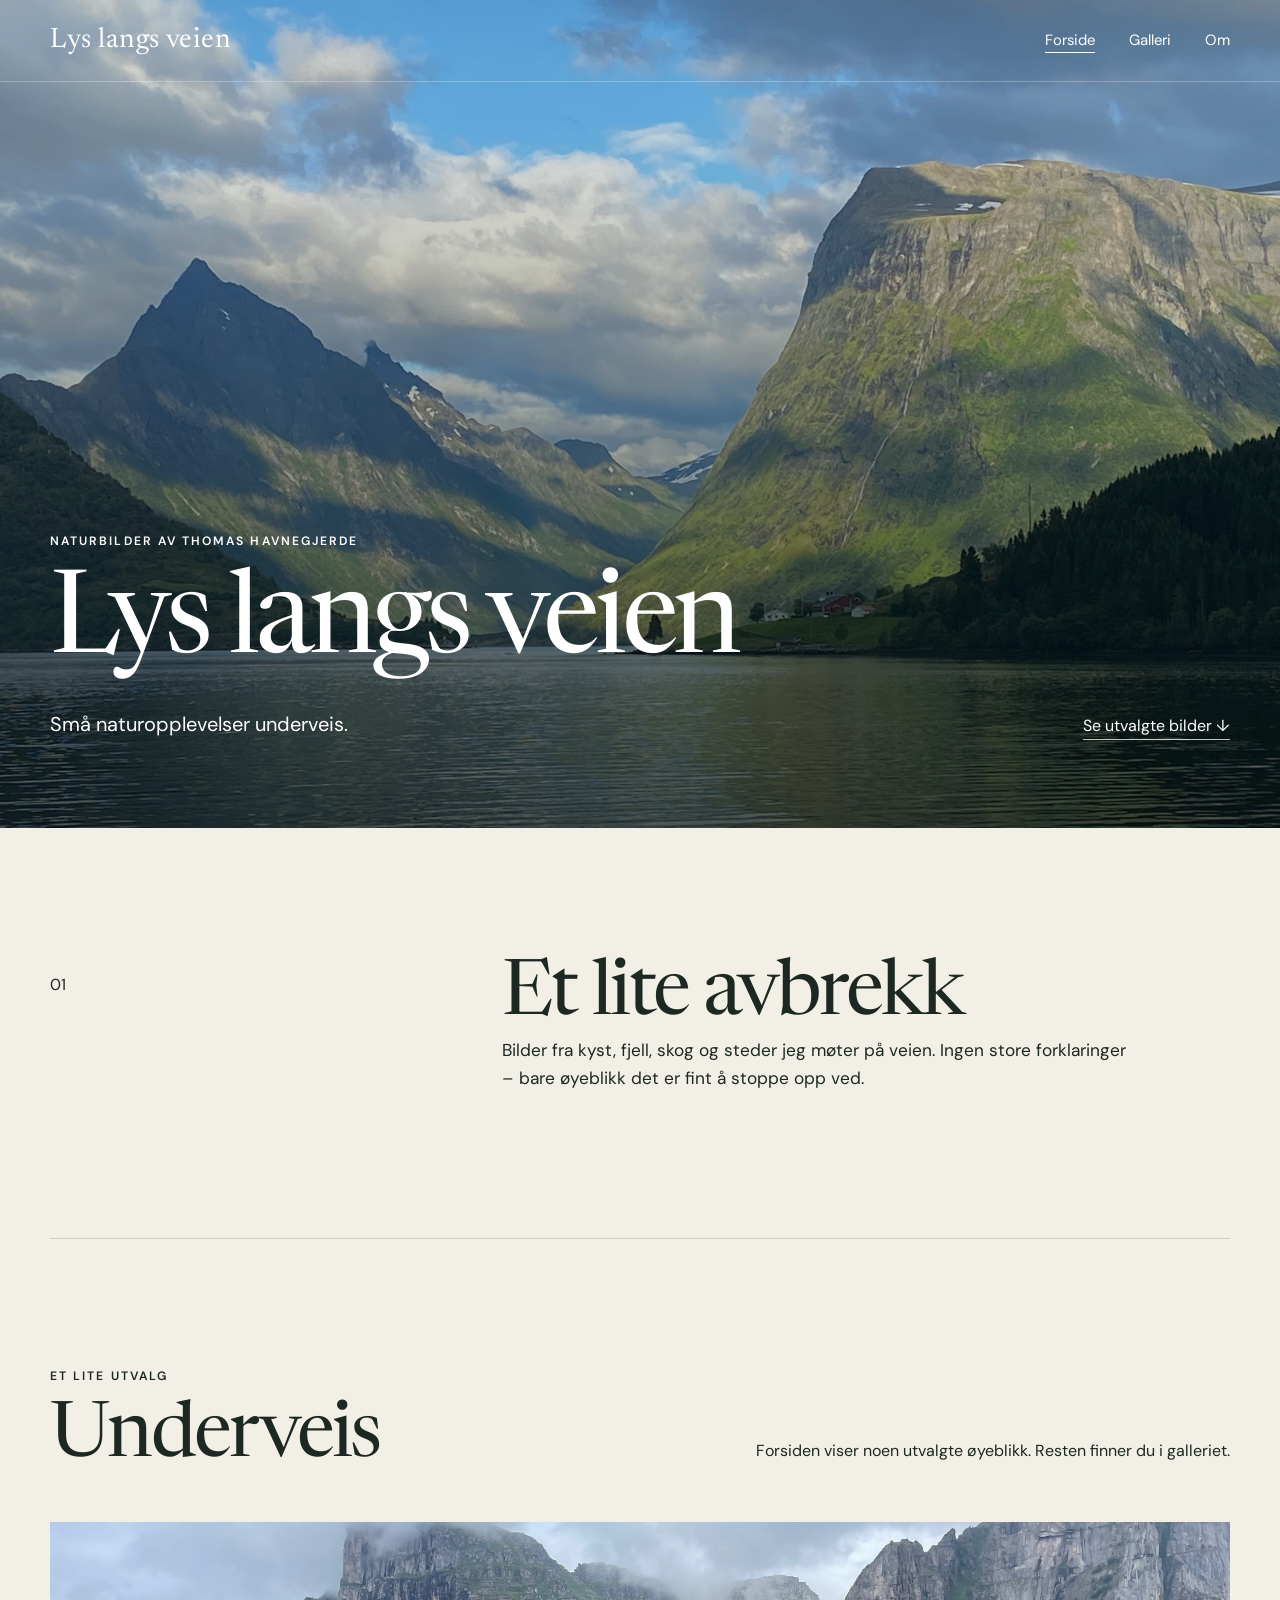
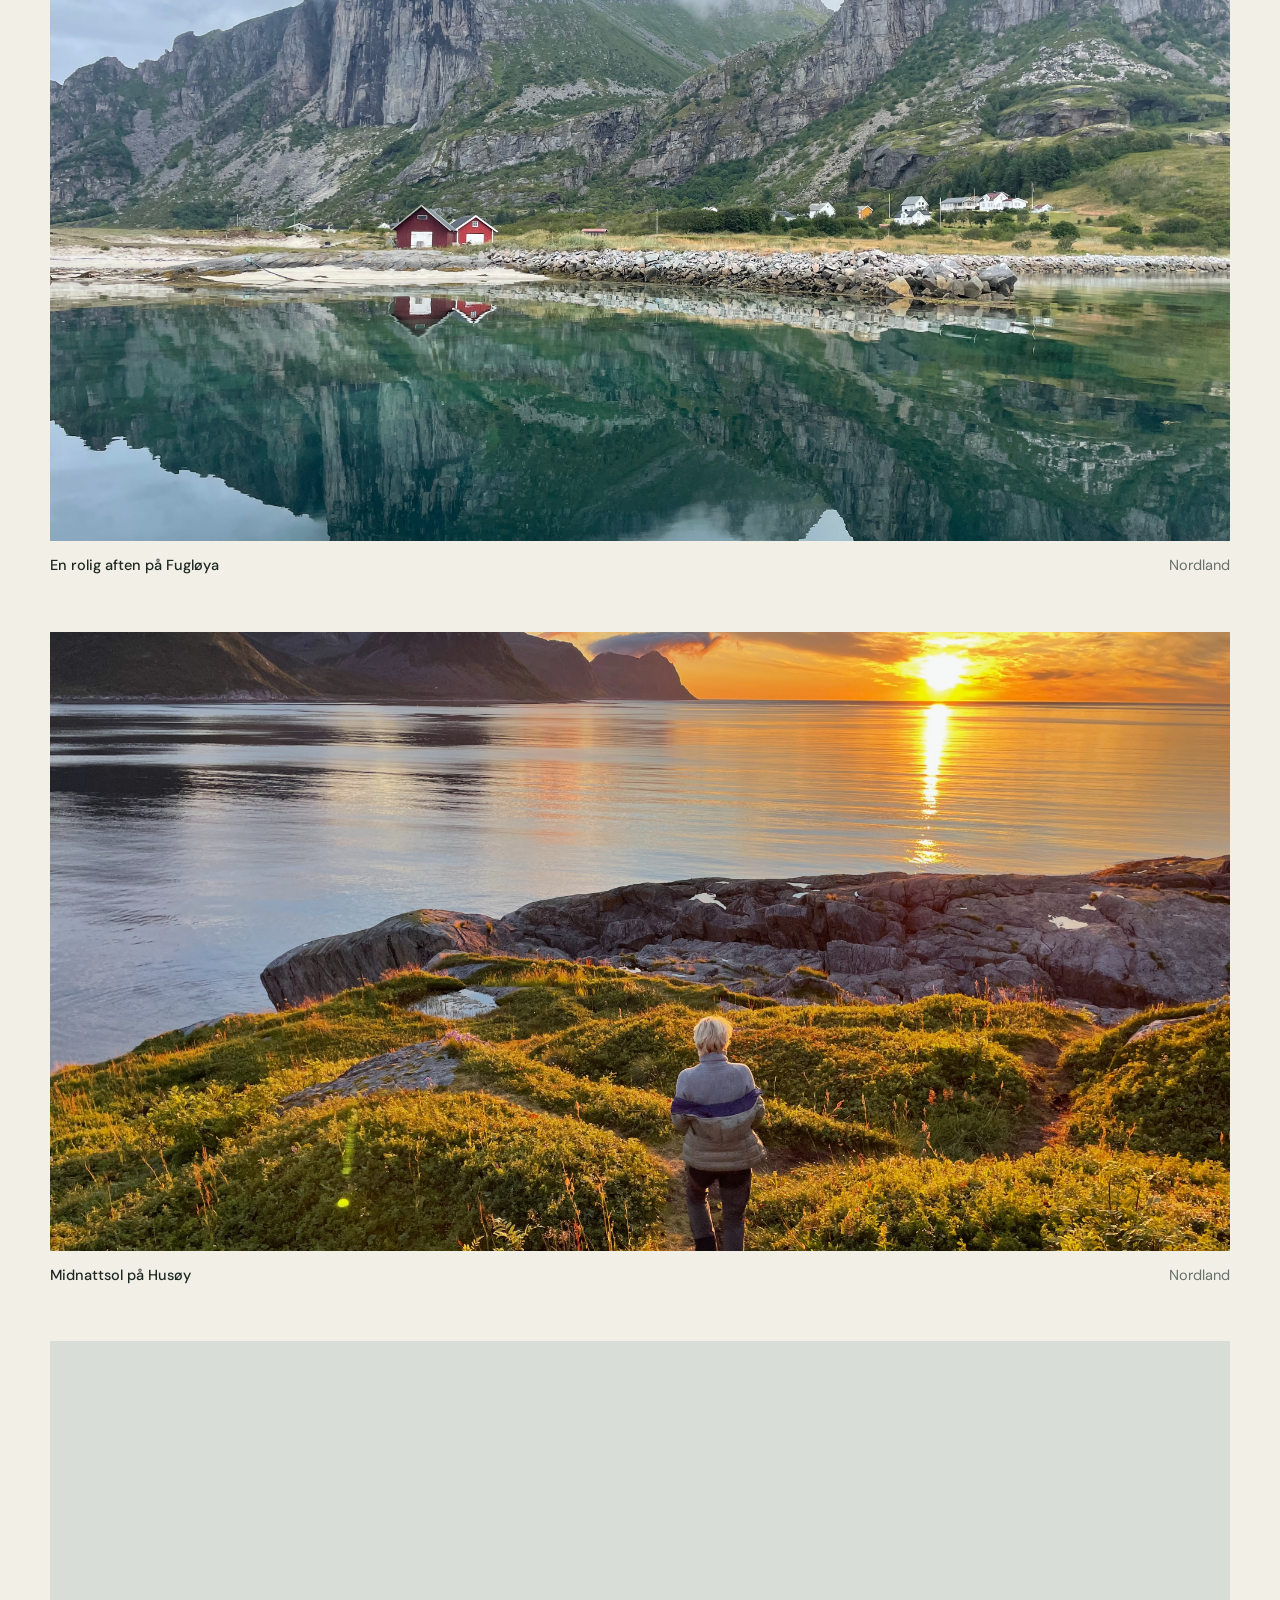
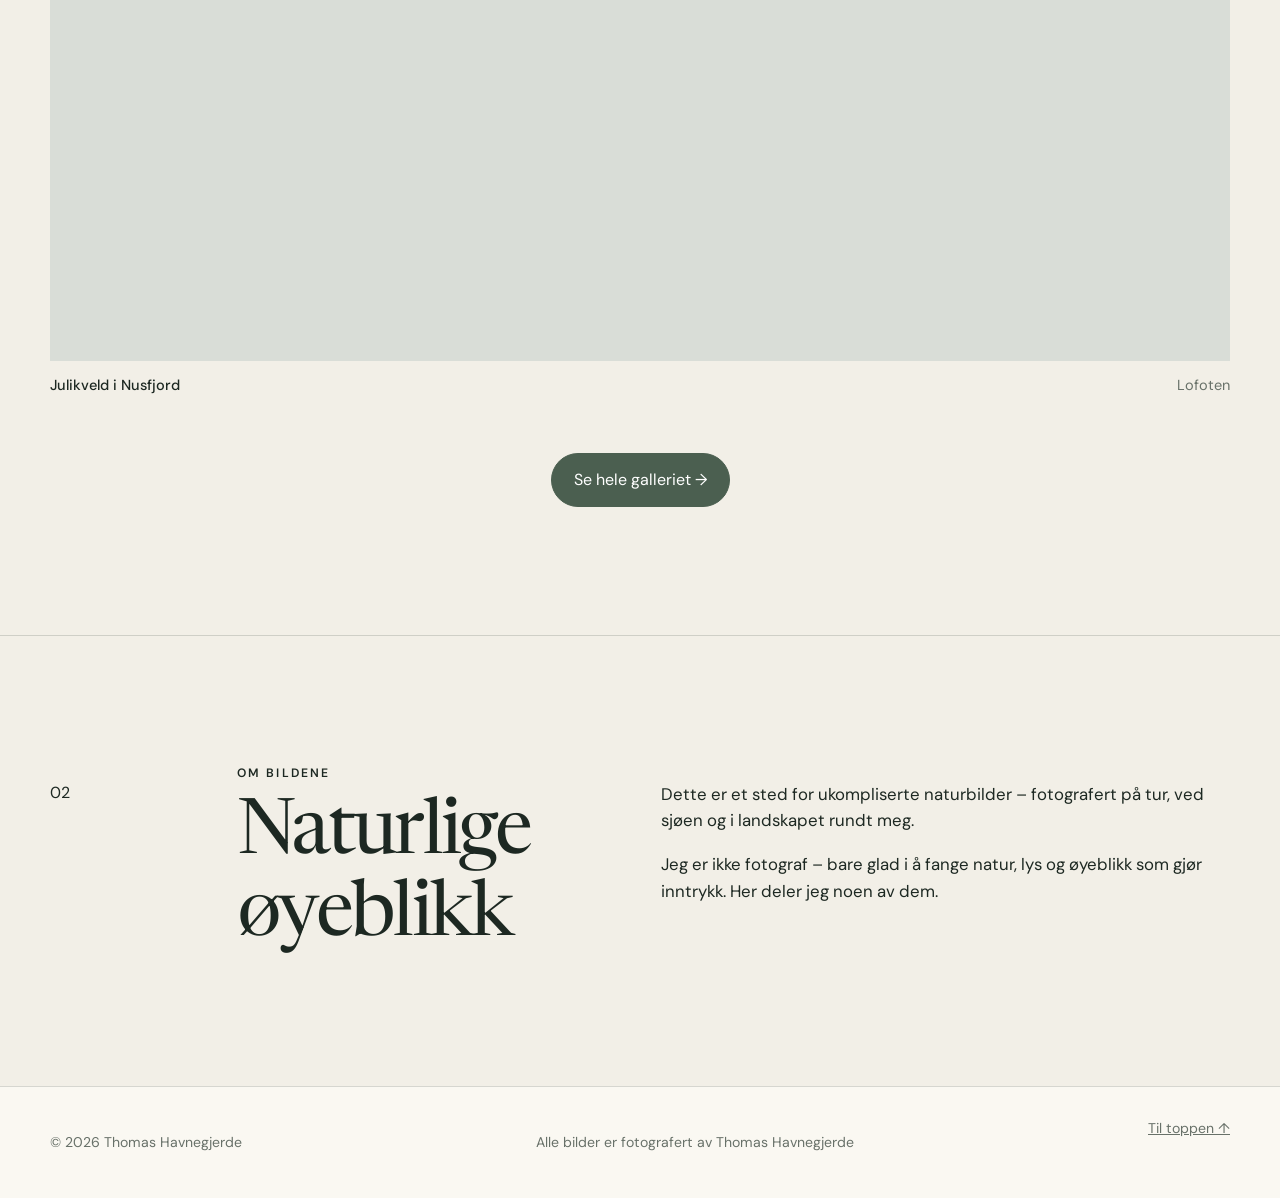
==== index.html @ ce108fc1 "Apply streamlined gallery styles" ====
<!doctype html>
<html lang="no">
  <head>
    <meta charset="UTF-8" />
    <meta name="viewport" content="width=device-width, initial-scale=1.0" />

    <meta
      name="description"
      content="Lys langs veien – naturlige øyeblikk fra kyst, fjell og skog, fotografert av Thomas Havnegjerde."
    />

    <title>Lys langs veien | Naturbilder av Thomas Havnegjerde</title>

    <link rel="stylesheet" href="style.css" />
    <link rel="stylesheet" href="gallery-layout.css" />
  </head>

  <body>
    <header class="topbar">
      <a class="logo" href="index.html" aria-label="Gå til forsiden">
        <span class="logo-mark" aria-hidden="true"></span>
        Lys langs veien
      </a>

      <nav aria-label="Hovedmeny">
        <a href="/" aria-current="page">Forside</a>
        <a href="galleri.html">Galleri</a>
        <a href="#om">Om</a>
      </nav>
    </header>

    <main id="topp">
      <section class="hero">
        <img
          src="Forside.jpeg"
          alt="Naturmotiv fotografert av Thomas Havnegjerde"
        />

        <div class="hero-shade"></div>

        <div class="hero-content">
          <p class="eyebrow">Naturbilder av Thomas Havnegjerde</p>
          <h1>Lys langs veien</h1>
          <p class="intro">Små naturopplevelser underveis.</p>
        </div>

        <a class="hero-scroll" href="#utvalgte">
          Se utvalgte bilder ↓
        </a>
      </section>

      <section class="welcome page-width">
        <p class="section-number">01</p>

        <div>
          <h2>Et lite avbrekk</h2>

          <p>
            Bilder fra kyst, fjell, skog og steder jeg møter på veien.
            Ingen store forklaringer – bare øyeblikk det er fint å stoppe
            opp ved.
          </p>
        </div>
      </section>

      <section class="gallery-section page-width" id="utvalgte">
        <div class="section-heading">
          <div>
            <p class="eyebrow dark">Et lite utvalg</p>
            <h2>Underveis</h2>
          </div>

          <p class="gallery-note">
            Forsiden viser noen utvalgte øyeblikk. Resten finner du i
            galleriet.
          </p>
        </div>

        <div
          class="gallery"
          data-gallery
          data-featured-only="true"
        ></div>

        <div class="gallery-cta">
          <a class="button-link" href="/galleri.html">
            Se hele galleriet <span>→</span>
          </a>
        </div>
      </section>

      <section class="about" id="om">
        <div class="page-width about-grid">
          <p class="section-number">02</p>

          <div>
            <p class="eyebrow dark">Om bildene</p>
            <h2>Naturlige øyeblikk</h2>
          </div>

          <div class="about-copy">
            <p>
              Dette er et sted for ukompliserte naturbilder – fotografert
              på tur, ved sjøen og i landskapet rundt meg.
            </p>

            <p>
              Jeg er ikke fotograf – bare glad i å fange natur, lys og
              øyeblikk som gjør inntrykk. Her deler jeg noen av dem.
            </p>
          </div>
        </div>
      </section>
    </main>

    <footer>
      <div class="page-width footer-inner">
        <p>
          © <span data-year></span> Thomas Havnegjerde
        </p>

        <p>
          Alle bilder er fotografert av Thomas Havnegjerde
        </p>

        <a href="#topp">Til toppen ↑</a>
      </div>
    </footer>

    <dialog class="lightbox" aria-label="Større visning av bilde">
      <button
        class="lightbox-close"
        type="button"
        aria-label="Lukk bildevisning"
      >
        ×
      </button>

      <button
        class="lightbox-nav lightbox-prev"
        type="button"
        aria-label="Forrige bilde"
      >
        ←
      </button>

      <div class="lightbox-content">
        <img src="" alt="" />

        <div class="lightbox-text">
          <p class="lightbox-title"></p>
          <p class="lightbox-meta"></p>
        </div>
      </div>

      <button
        class="lightbox-nav lightbox-next"
        type="button"
        aria-label="Neste bilde"
      >
        →
      </button>
    </dialog>

    <script src="bilder.js"></script>
    <script src="script.js"></script>
  </body>
</html>
---- style.css ----
@import url("https://fonts.googleapis.com/css2?family=DM+Sans:wght@400;500;600&family=Newsreader:opsz,wght@6..72,400;6..72,500&display=swap");

:root {
  --paper: #f2efe7;
  --light: #faf8f2;
  --ink: #1d2822;
  --muted: #687169;
  --moss: #4b5f50;
  --line: rgba(29, 40, 34, 0.16);
  --shadow: 0 18px 50px rgba(24, 34, 28, 0.13);
}

* { box-sizing: border-box; }

html {
  scroll-behavior: smooth;
  background: var(--paper);
}

body {
  margin: 0;
  color: var(--ink);
  background: var(--paper);
  font-family: "DM Sans", Arial, sans-serif;
  line-height: 1.6;
}

img { display: block; max-width: 100%; }
a { color: inherit; }
button { font: inherit; }

.page-width {
  width: min(1180px, calc(100% - 40px));
  margin-inline: auto;
}

.topbar {
  position: absolute;
  z-index: 10;
  top: 0;
  left: 0;
  width: 100%;
  min-height: 82px;
  padding-inline: max(20px, calc((100% - 1180px) / 2));
  display: flex;
  align-items: center;
  justify-content: space-between;
  gap: 24px;
  color: white;
  border-bottom: 1px solid rgba(255, 255, 255, 0.25);
}

.topbar--solid {
  position: relative;
  color: var(--ink);
  background: var(--light);
  border-bottom: 1px solid var(--line);
}

.logo {
  font-family: "Newsreader", Georgia, serif;
  font-size: clamp(1.35rem, 3vw, 1.75rem);
  text-decoration: none;
  letter-spacing: 0.02em;
}

nav { display: flex; gap: clamp(16px, 3vw, 34px); }
nav a { text-decoration: none; font-size: 0.93rem; }
nav a:hover, nav a[aria-current="page"] { text-decoration: underline; text-underline-offset: 7px; }

.hero {
  min-height: 92vh;
  display: grid;
  align-items: end;
  position: relative;
  color: white;
  background: #48554d;
  overflow: hidden;
}

.hero > img, .hero-shade {
  position: absolute;
  inset: 0;
  width: 100%;
  height: 100%;
}

.hero > img { object-fit: cover; }
.hero-shade { background: linear-gradient(180deg, rgba(8, 16, 12, 0.12) 20%, rgba(8, 16, 12, 0.68) 100%); }

.hero-content {
  position: relative;
  z-index: 1;
  width: min(1180px, calc(100% - 40px));
  margin-inline: auto;
  padding-block: 150px 88px;
}

.eyebrow {
  margin: 0 0 12px;
  font-size: 0.76rem;
  font-weight: 600;
  letter-spacing: 0.17em;
  text-transform: uppercase;
}

h1, h2 {
  font-family: "Newsreader", Georgia, serif;
  font-weight: 400;
  line-height: 1.06;
}

h1 {
  max-width: 850px;
  margin: 0;
  font-size: clamp(3.4rem, 9vw, 7.8rem);
  letter-spacing: -0.045em;
}

.intro {
  max-width: 600px;
  margin: 22px 0 0;
  font-size: clamp(1rem, 2vw, 1.25rem);
}

.hero-scroll {
  position: absolute;
  z-index: 2;
  right: max(20px, calc((100% - 1180px) / 2));
  bottom: 88px;
  display: inline-block;
  margin-top: 35px;
  color: white;
  text-decoration: none;
  border-bottom: 1px solid rgba(255, 255, 255, 0.75);
}

.welcome, .gallery-section, .about, .gallery-intro { padding-block: clamp(72px, 10vw, 130px); }

.welcome {
  display: grid;
  grid-template-columns: 0.7fr 1.3fr;
  gap: 60px;
  border-bottom: 1px solid var(--line);
}

.welcome h2, .section-heading h2, .about h2, .gallery-intro h1 {
  margin: 0;
  font-size: clamp(2.5rem, 6vw, 5rem);
  letter-spacing: -0.035em;
}

.welcome > div { max-width: 640px; font-size: 1.08rem; }
.welcome > div p:first-of-type { margin-top: 0; }

.section-heading {
  display: flex;
  align-items: end;
  justify-content: space-between;
  gap: 30px;
  margin-bottom: 42px;
}

.text-link { text-underline-offset: 5px; }

.gallery {
  display: grid;
  grid-template-columns: repeat(2, minmax(0, 1fr));
  gap: 54px 28px;
}

.photo-card { margin: 0; }
.photo-card--wide { grid-column: 1 / -1; }

.photo-button {
  display: block;
  width: 100%;
  padding: 0;
  border: 0;
  background: #d9ddd7;
  cursor: zoom-in;
  overflow: hidden;
}

.photo-button img {
  width: 100%;
  height: 100%;
  object-fit: cover;
  aspect-ratio: 4 / 3;
  transition: transform 450ms ease;
}

.photo-card--wide .photo-button img { aspect-ratio: 16 / 8.4; }
.photo-card--tall .photo-button img { aspect-ratio: 4 / 5; }
.photo-button:hover img { transform: scale(1.015); }

.missing-image {
  display: none;
  min-height: 350px;
  align-items: center;
  justify-content: center;
  background: linear-gradient(135deg, #bec7be, #e6e3d9);
  color: var(--muted);
}

.has-image-error .missing-image { display: flex; }
.has-image-error img { display: none; }

.photo-card figcaption {
  display: flex;
  justify-content: space-between;
  gap: 20px;
  margin-top: 13px;
  font-size: 0.91rem;
}

.photo-card figcaption span:last-child { color: var(--muted); }

.gallery-cta { margin-top: 56px; text-align: center; }
.button-link {
  display: inline-block;
  padding: 13px 22px;
  color: white;
  background: var(--moss);
  border: 1px solid var(--moss);
  text-decoration: none;
  border-radius: 100px;
}

.button-link:hover { color: var(--ink); background: transparent; }

.about { border-top: 1px solid var(--line); }

.about-grid {
  display: grid;
  grid-template-columns: 0.3fr 0.8fr 1.2fr;
  gap: 45px;
}

.about-copy { max-width: 650px; font-size: 1.05rem; }

.gallery-intro { padding-bottom: 50px; }
.gallery-intro > p:last-child { max-width: 650px; font-size: 1.08rem; }

.filters {
  display: flex;
  flex-wrap: wrap;
  gap: 9px;
  margin-top: 38px;
}

.filter-button {
  padding: 9px 16px;
  color: var(--ink);
  background: transparent;
  border: 1px solid var(--line);
  border-radius: 100px;
  cursor: pointer;
}

.filter-button:hover, .filter-button.is-active { color: white; background: var(--moss); border-color: var(--moss); }
.gallery-page { padding-bottom: clamp(72px, 10vw, 130px); }

footer {
  padding-block: 30px;
  color: var(--muted);
  background: var(--light);
  border-top: 1px solid var(--line);
  font-size: 0.88rem;
}

.footer-inner { display: flex; justify-content: space-between; gap: 20px; }

.lightbox {
  position: fixed;
  z-index: 100;
  inset: 0;
  width: 100%;
  height: 100%;
  max-width: none;
  max-height: none;
  padding: 0;
  border: 0;
  grid-template-columns: 70px 1fr 70px;
  align-items: center;
  color: white;
  background: rgba(10, 14, 11, 0.96);
}

.lightbox[open] { display: grid; }
.lightbox::backdrop { background: rgba(10, 14, 11, 0.96); }
.lightbox-content { margin: 70px 0 25px; text-align: center; }
.lightbox-content img { max-width: 100%; max-height: calc(100vh - 155px); margin: auto; object-fit: contain; }
.lightbox-text { margin-top: 12px; }
.lightbox-title, .lightbox-meta { margin: 2px 0; }
.lightbox-meta { color: #bbc2bc; }

.lightbox-close, .lightbox-nav {
  color: white;
  background: transparent;
  border: 0;
  cursor: pointer;
}

.lightbox-close { position: absolute; top: 22px; right: 25px; font-size: 2rem; }
.lightbox-nav { height: 100%; font-size: 2.3rem; }
.lightbox-nav:hover, .lightbox-close:hover { color: #cad6ca; }

.visually-hidden {
  position: absolute;
  width: 1px;
  height: 1px;
  padding: 0;
  margin: -1px;
  overflow: hidden;
  clip: rect(0, 0, 0, 0);
  white-space: nowrap;
  border: 0;
}

@media (max-width: 760px) {
  .page-width { width: min(100% - 28px, 1180px); }
  .topbar { min-height: 68px; }
  nav { gap: 14px; }
  nav a { font-size: 0.82rem; }
  .hero { min-height: 82vh; }
  .hero-content { padding-bottom: 100px; }
  .hero-scroll { left: 14px; right: auto; bottom: 48px; }
  .welcome, .about-grid { grid-template-columns: 1fr; gap: 25px; }
  .section-heading { align-items: start; flex-direction: column; }
  .gallery { grid-template-columns: 1fr; gap: 42px; }
  .photo-card--wide { grid-column: auto; }
  .photo-card--wide .photo-button img { aspect-ratio: 4 / 3; }
  .lightbox { grid-template-columns: 42px 1fr 42px; }
  .footer-inner { flex-direction: column; }
}

@media (prefers-reduced-motion: reduce) {
  html { scroll-behavior: auto; }
  .photo-button img { transition: none; }
}
---- gallery-layout.css ----
.gallery {
  align-items: start;
}

.gallery-item {
  min-width: 0;
  margin: 0;
}

/* Keep the full gallery calm and consistent regardless of source image shape. */
.gallery--all .gallery-item.wide,
.gallery--all .gallery-item.tall,
.gallery--all .gallery-item.standard {
  grid-column: auto;
}

.gallery-image-button {
  display: block;
  width: 100%;
  aspect-ratio: 4 / 3;
  padding: 0;
  border: 0;
  background: #d9ddd7;
  cursor: zoom-in;
  overflow: hidden;
}

.gallery-image-button img {
  width: 100%;
  height: 100%;
  object-fit: cover;
  transition: transform 450ms ease;
}

.gallery-image-button:hover img {
  transform: scale(1.015);
}

.gallery-item-text {
  display: flex;
  align-items: baseline;
  justify-content: space-between;
  gap: 20px;
  margin-top: 13px;
  font-size: 0.91rem;
}

.gallery-item-text h3 {
  margin: 0;
  font-size: inherit;
  font-weight: 500;
  line-height: 1.4;
}

.gallery-item-text p {
  margin: 0;
  color: var(--muted);
  text-align: right;
}

/* Featured images on the home page stay more cinematic. */
.gallery[data-featured-only="true"] .gallery-item {
  grid-column: 1 / -1;
}

.gallery[data-featured-only="true"] .gallery-image-button {
  aspect-ratio: 16 / 8.4;
}

.filter-button.active,
.filter-button.is-active {
  color: white;
  background: var(--moss);
  border-color: var(--moss);
}

.image-error .gallery-image-button {
  min-height: 320px;
  background: linear-gradient(135deg, #bec7be, #e6e3d9);
}

.image-error .gallery-image-button img {
  display: none;
}

@media (max-width: 760px) {
  .gallery-item-text {
    gap: 12px;
  }

  .gallery[data-featured-only="true"] .gallery-image-button {
    aspect-ratio: 4 / 3;
  }
}

@media (prefers-reduced-motion: reduce) {
  .gallery-image-button img {
    transition: none;
  }
}
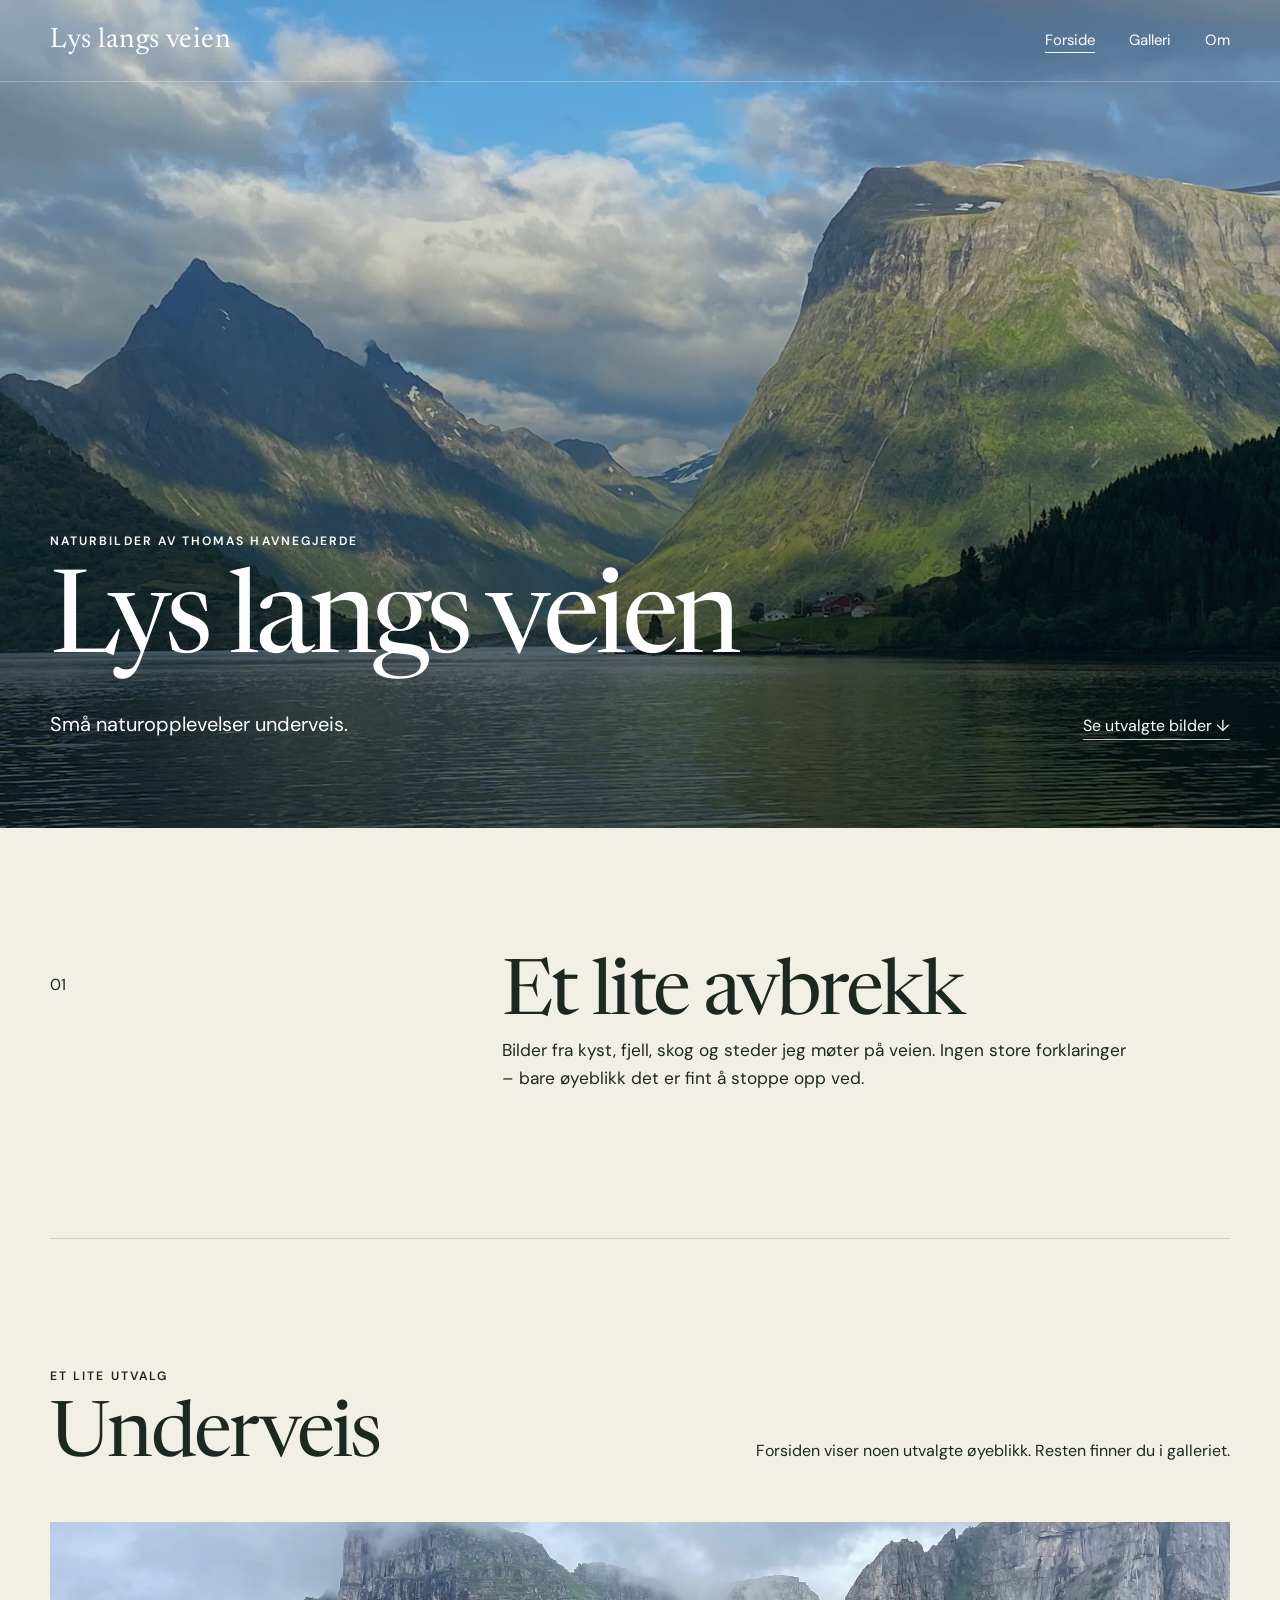
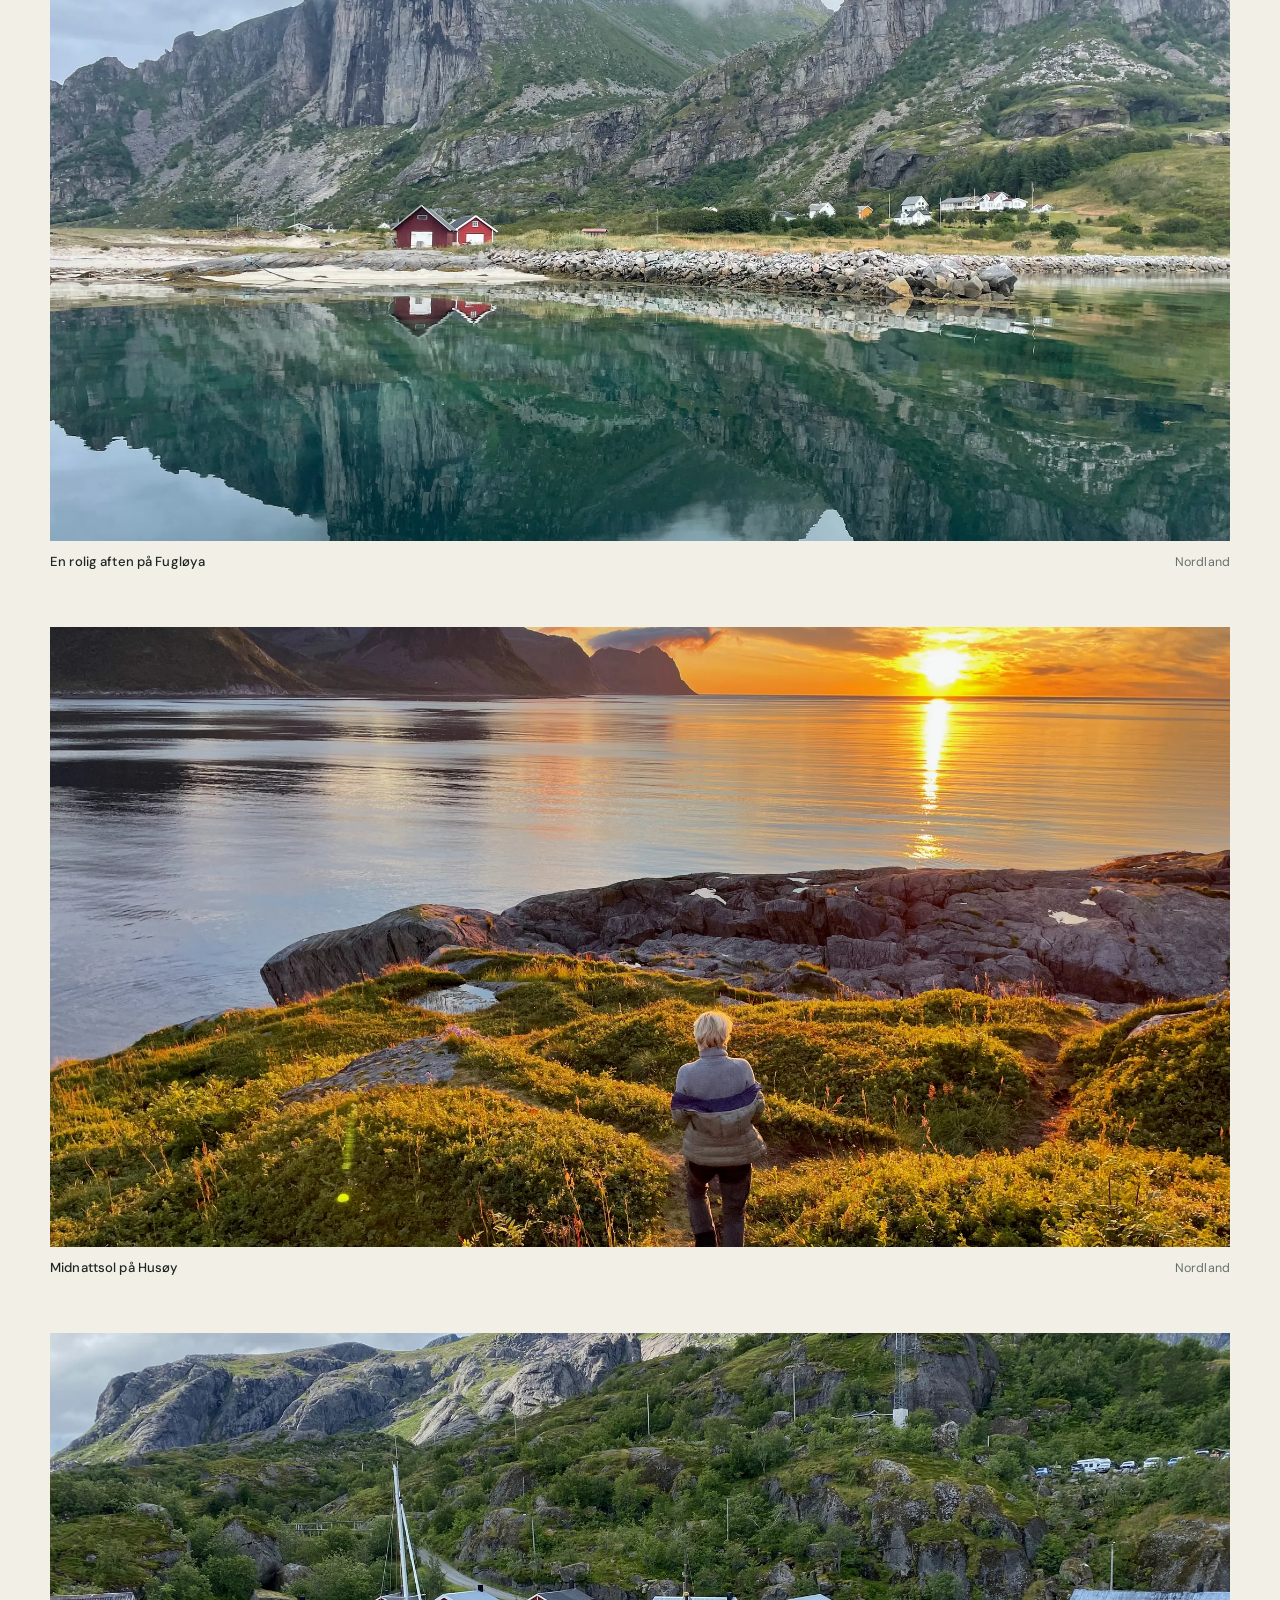
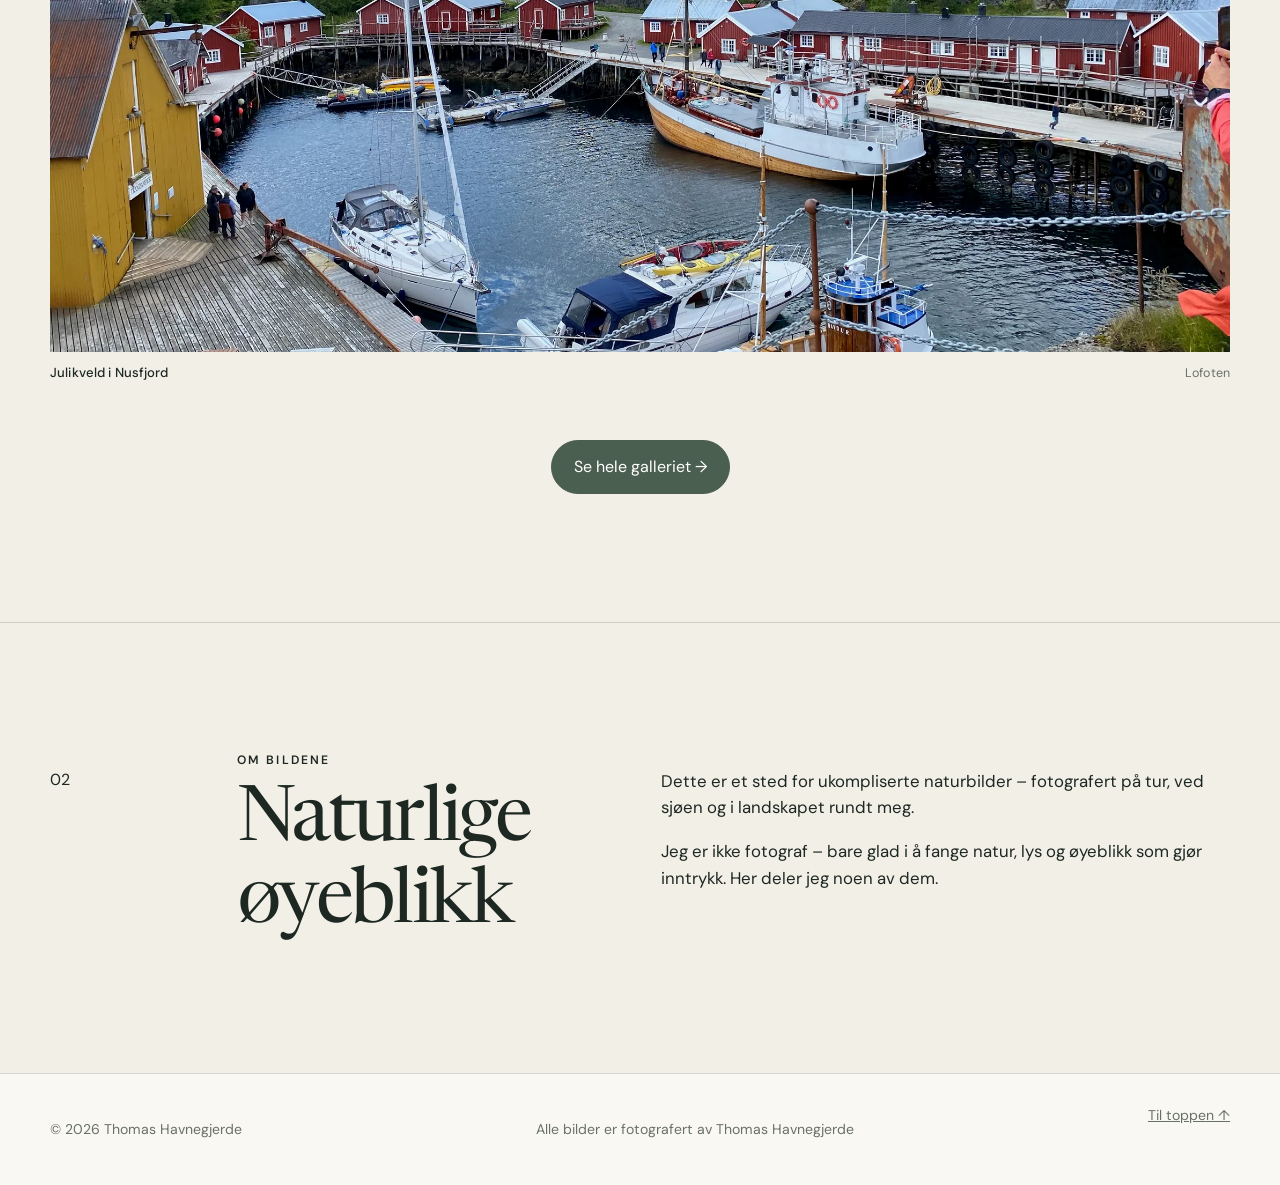
==== commit e4d7ff82: "Optimize website images for faster loading" ====
--- a/index.html
+++ b/index.html
@@ -32,7 +32,7 @@
     <main id="topp">
       <section class="hero">
         <img
-          src="Forside.jpeg"
+          src="optimized/Forside.webp"
           alt="Naturmotiv fotografert av Thomas Havnegjerde"
         />
 
--- a/gallery-layout.css
+++ b/gallery-layout.css
@@ -7,11 +7,19 @@
   margin: 0;
 }
 
-/* Keep the full gallery calm and consistent regardless of source image shape. */
+/* Editorial rhythm on the full gallery: pairs of images interrupted by a large landscape. */
+.gallery--all {
+  gap: 82px 30px;
+}
+
 .gallery--all .gallery-item.wide,
 .gallery--all .gallery-item.tall,
 .gallery--all .gallery-item.standard {
   grid-column: auto;
+}
+
+.gallery--all .gallery-item:nth-child(5n + 3) {
+  grid-column: 1 / -1;
 }
 
 .gallery-image-button {
@@ -20,9 +28,14 @@
   aspect-ratio: 4 / 3;
   padding: 0;
   border: 0;
+  border-radius: 0;
   background: #d9ddd7;
   cursor: zoom-in;
   overflow: hidden;
+}
+
+.gallery--all .gallery-item:nth-child(5n + 3) .gallery-image-button {
+  aspect-ratio: 16 / 8.1;
 }
 
 .gallery-image-button img {
@@ -33,7 +46,7 @@
 }
 
 .gallery-image-button:hover img {
-  transform: scale(1.015);
+  transform: scale(1.012);
 }
 
 .gallery-item-text {
@@ -41,8 +54,9 @@
   align-items: baseline;
   justify-content: space-between;
   gap: 20px;
-  margin-top: 13px;
-  font-size: 0.91rem;
+  margin-top: 12px;
+  font-size: 0.82rem;
+  letter-spacing: 0.01em;
 }
 
 .gallery-item-text h3 {
@@ -56,15 +70,35 @@
   margin: 0;
   color: var(--muted);
   text-align: right;
+  font-size: 0.78rem;
 }
 
-/* Featured images on the home page stay more cinematic. */
-.gallery[data-featured-only="true"] .gallery-item {
-  grid-column: 1 / -1;
+/* Keep the gallery introduction compact so the photography arrives sooner. */
+.subpage .gallery-intro {
+  padding-top: clamp(58px, 8vw, 96px);
+  padding-bottom: 26px;
 }
 
-.gallery[data-featured-only="true"] .gallery-image-button {
-  aspect-ratio: 16 / 8.4;
+.subpage .gallery-intro > p:last-child {
+  margin-bottom: 0;
+  max-width: 540px;
+  color: var(--muted);
+}
+
+.subpage .gallery-page {
+  padding-bottom: clamp(86px, 11vw, 150px);
+}
+
+.subpage .filters {
+  margin-top: 22px;
+  margin-bottom: 44px;
+  gap: 7px;
+}
+
+.subpage .filter-button {
+  padding: 7px 13px;
+  font-size: 0.82rem;
+  background: transparent;
 }
 
 .filter-button.active,
@@ -72,6 +106,15 @@
   color: white;
   background: var(--moss);
   border-color: var(--moss);
+}
+
+/* Featured images on the home page stay cinematic and full-width. */
+.gallery[data-featured-only="true"] .gallery-item {
+  grid-column: 1 / -1;
+}
+
+.gallery[data-featured-only="true"] .gallery-image-button {
+  aspect-ratio: 16 / 8.4;
 }
 
 .image-error .gallery-image-button {
@@ -84,12 +127,26 @@
 }
 
 @media (max-width: 760px) {
+  .gallery--all {
+    gap: 54px;
+  }
+
+  .gallery--all .gallery-item:nth-child(5n + 3) {
+    grid-column: auto;
+  }
+
+  .gallery--all .gallery-item:nth-child(5n + 3) .gallery-image-button,
+  .gallery[data-featured-only="true"] .gallery-image-button {
+    aspect-ratio: 4 / 3;
+  }
+
   .gallery-item-text {
     gap: 12px;
+    font-size: 0.8rem;
   }
 
-  .gallery[data-featured-only="true"] .gallery-image-button {
-    aspect-ratio: 4 / 3;
+  .subpage .filters {
+    margin-bottom: 36px;
   }
 }
 
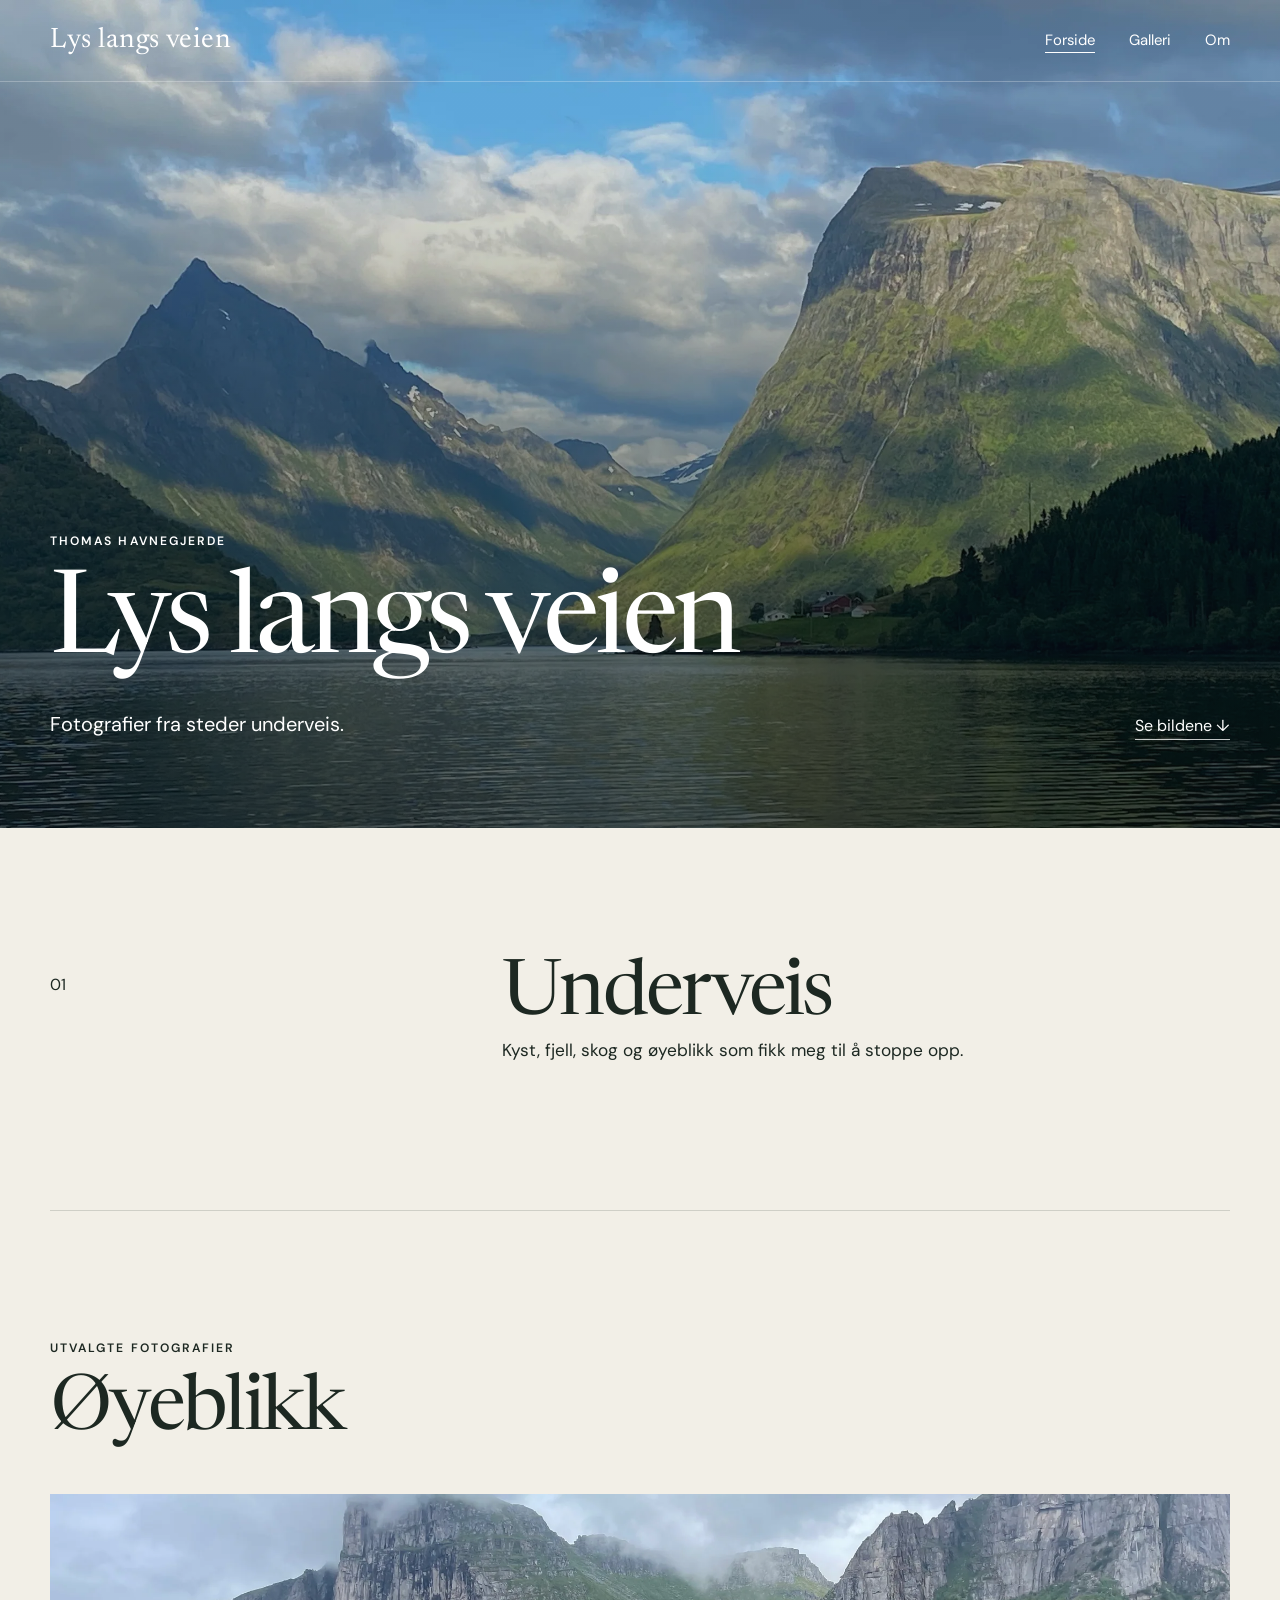
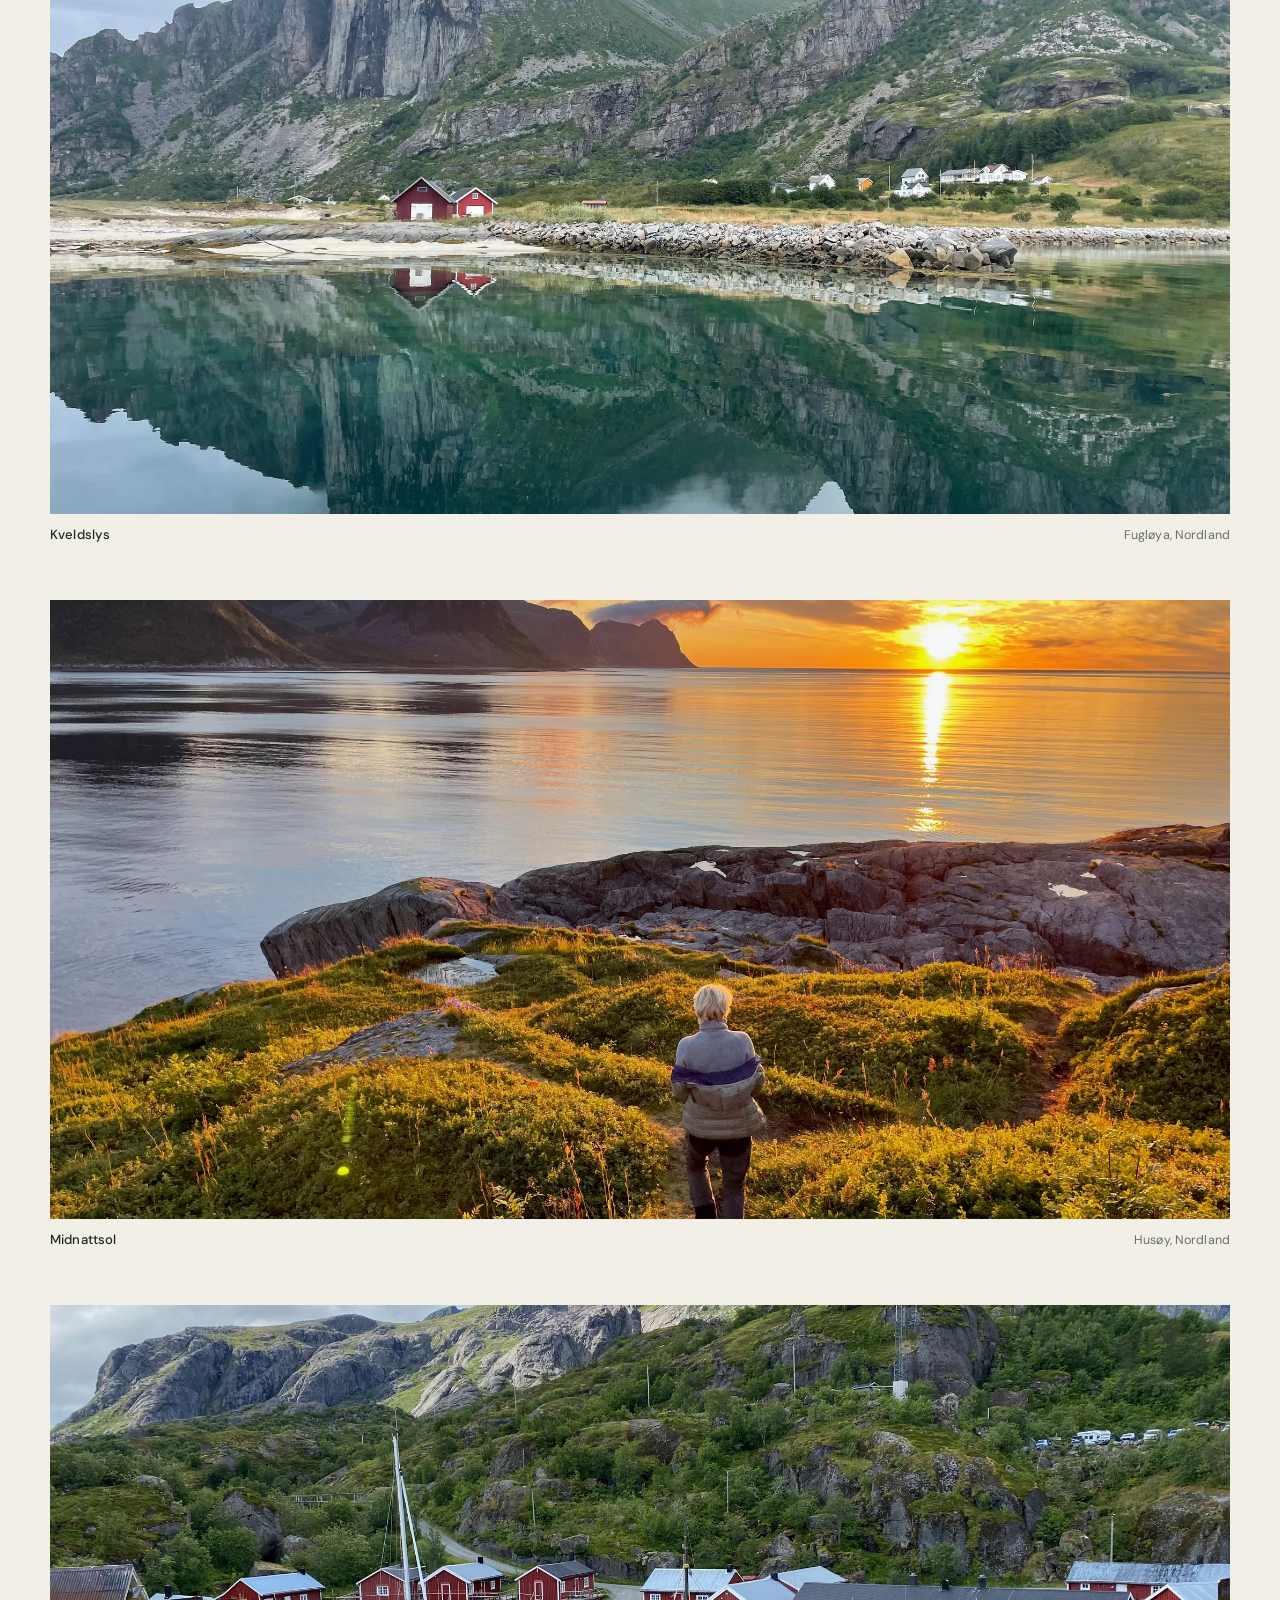
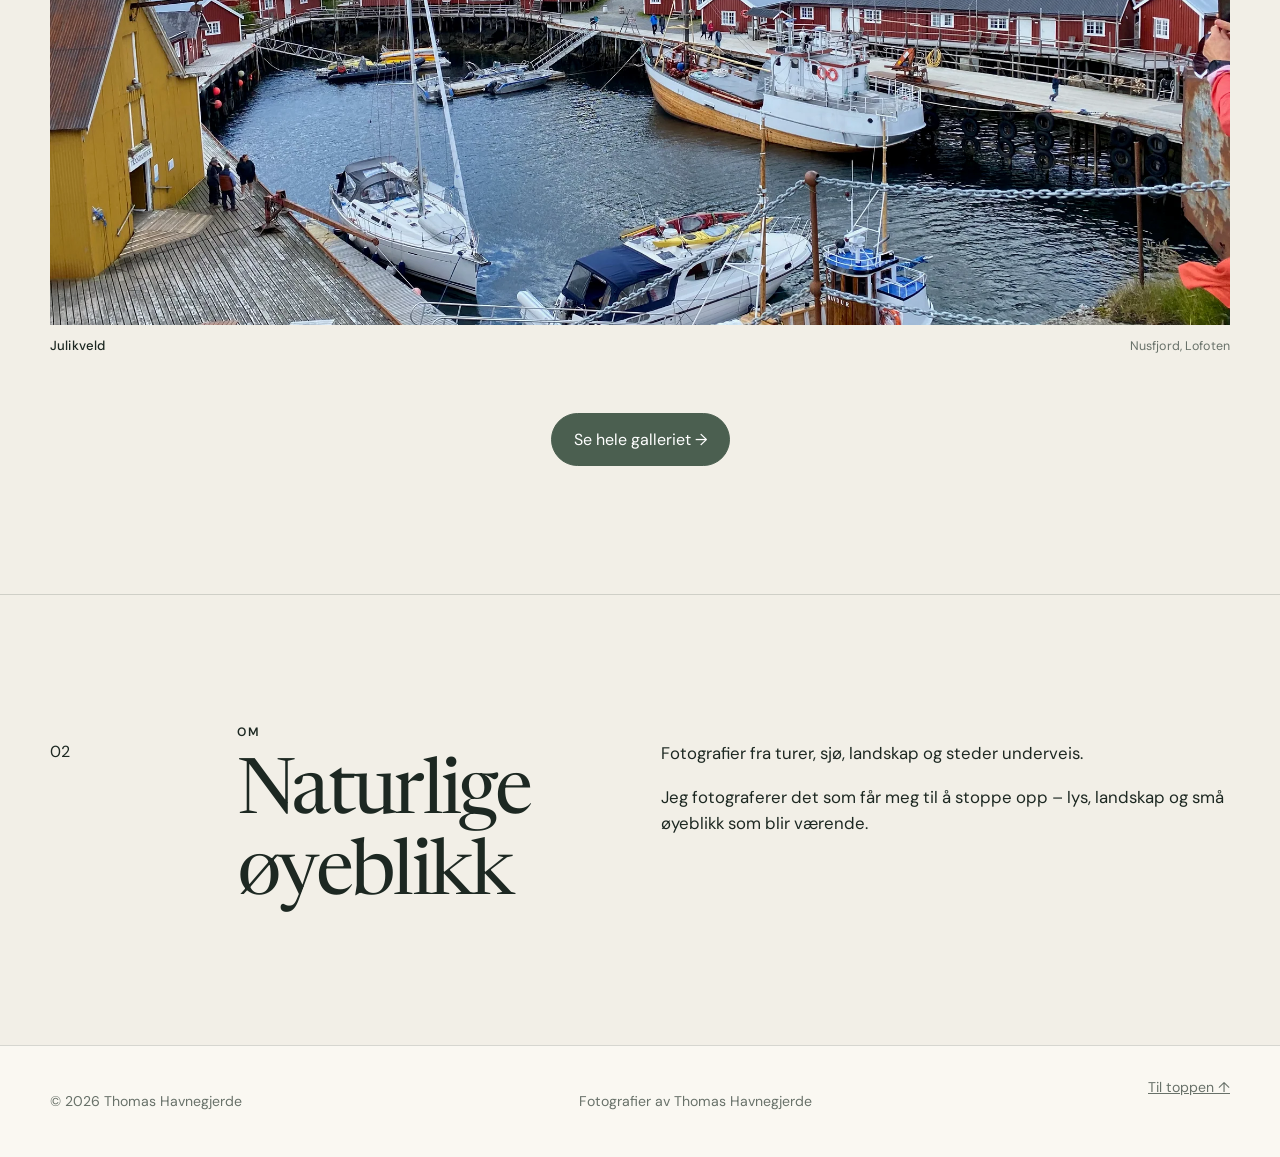
==== commit ed84c4b2: "Simplify homepage copy for gallery feel" ====
--- a/index.html
+++ b/index.html
@@ -6,10 +6,10 @@
 
     <meta
       name="description"
-      content="Lys langs veien – naturlige øyeblikk fra kyst, fjell og skog, fotografert av Thomas Havnegjerde."
+      content="Lys langs veien – fotografier fra steder underveis av Thomas Havnegjerde."
     />
 
-    <title>Lys langs veien | Naturbilder av Thomas Havnegjerde</title>
+    <title>Lys langs veien | Thomas Havnegjerde</title>
 
     <link rel="stylesheet" href="style.css" />
     <link rel="stylesheet" href="gallery-layout.css" />
@@ -39,13 +39,13 @@
         <div class="hero-shade"></div>
 
         <div class="hero-content">
-          <p class="eyebrow">Naturbilder av Thomas Havnegjerde</p>
+          <p class="eyebrow">Thomas Havnegjerde</p>
           <h1>Lys langs veien</h1>
-          <p class="intro">Små naturopplevelser underveis.</p>
+          <p class="intro">Fotografier fra steder underveis.</p>
         </div>
 
         <a class="hero-scroll" href="#utvalgte">
-          Se utvalgte bilder ↓
+          Se bildene ↓
         </a>
       </section>
 
@@ -53,12 +53,10 @@
         <p class="section-number">01</p>
 
         <div>
-          <h2>Et lite avbrekk</h2>
+          <h2>Underveis</h2>
 
           <p>
-            Bilder fra kyst, fjell, skog og steder jeg møter på veien.
-            Ingen store forklaringer – bare øyeblikk det er fint å stoppe
-            opp ved.
+            Kyst, fjell, skog og øyeblikk som fikk meg til å stoppe opp.
           </p>
         </div>
       </section>
@@ -66,14 +64,9 @@
       <section class="gallery-section page-width" id="utvalgte">
         <div class="section-heading">
           <div>
-            <p class="eyebrow dark">Et lite utvalg</p>
-            <h2>Underveis</h2>
+            <p class="eyebrow dark">Utvalgte fotografier</p>
+            <h2>Øyeblikk</h2>
           </div>
-
-          <p class="gallery-note">
-            Forsiden viser noen utvalgte øyeblikk. Resten finner du i
-            galleriet.
-          </p>
         </div>
 
         <div
@@ -94,19 +87,18 @@
           <p class="section-number">02</p>
 
           <div>
-            <p class="eyebrow dark">Om bildene</p>
+            <p class="eyebrow dark">Om</p>
             <h2>Naturlige øyeblikk</h2>
           </div>
 
           <div class="about-copy">
             <p>
-              Dette er et sted for ukompliserte naturbilder – fotografert
-              på tur, ved sjøen og i landskapet rundt meg.
+              Fotografier fra turer, sjø, landskap og steder underveis.
             </p>
 
             <p>
-              Jeg er ikke fotograf – bare glad i å fange natur, lys og
-              øyeblikk som gjør inntrykk. Her deler jeg noen av dem.
+              Jeg fotograferer det som får meg til å stoppe opp – lys,
+              landskap og små øyeblikk som blir værende.
             </p>
           </div>
         </div>
@@ -120,7 +112,7 @@
         </p>
 
         <p>
-          Alle bilder er fotografert av Thomas Havnegjerde
+          Fotografier av Thomas Havnegjerde
         </p>
 
         <a href="#topp">Til toppen ↑</a>
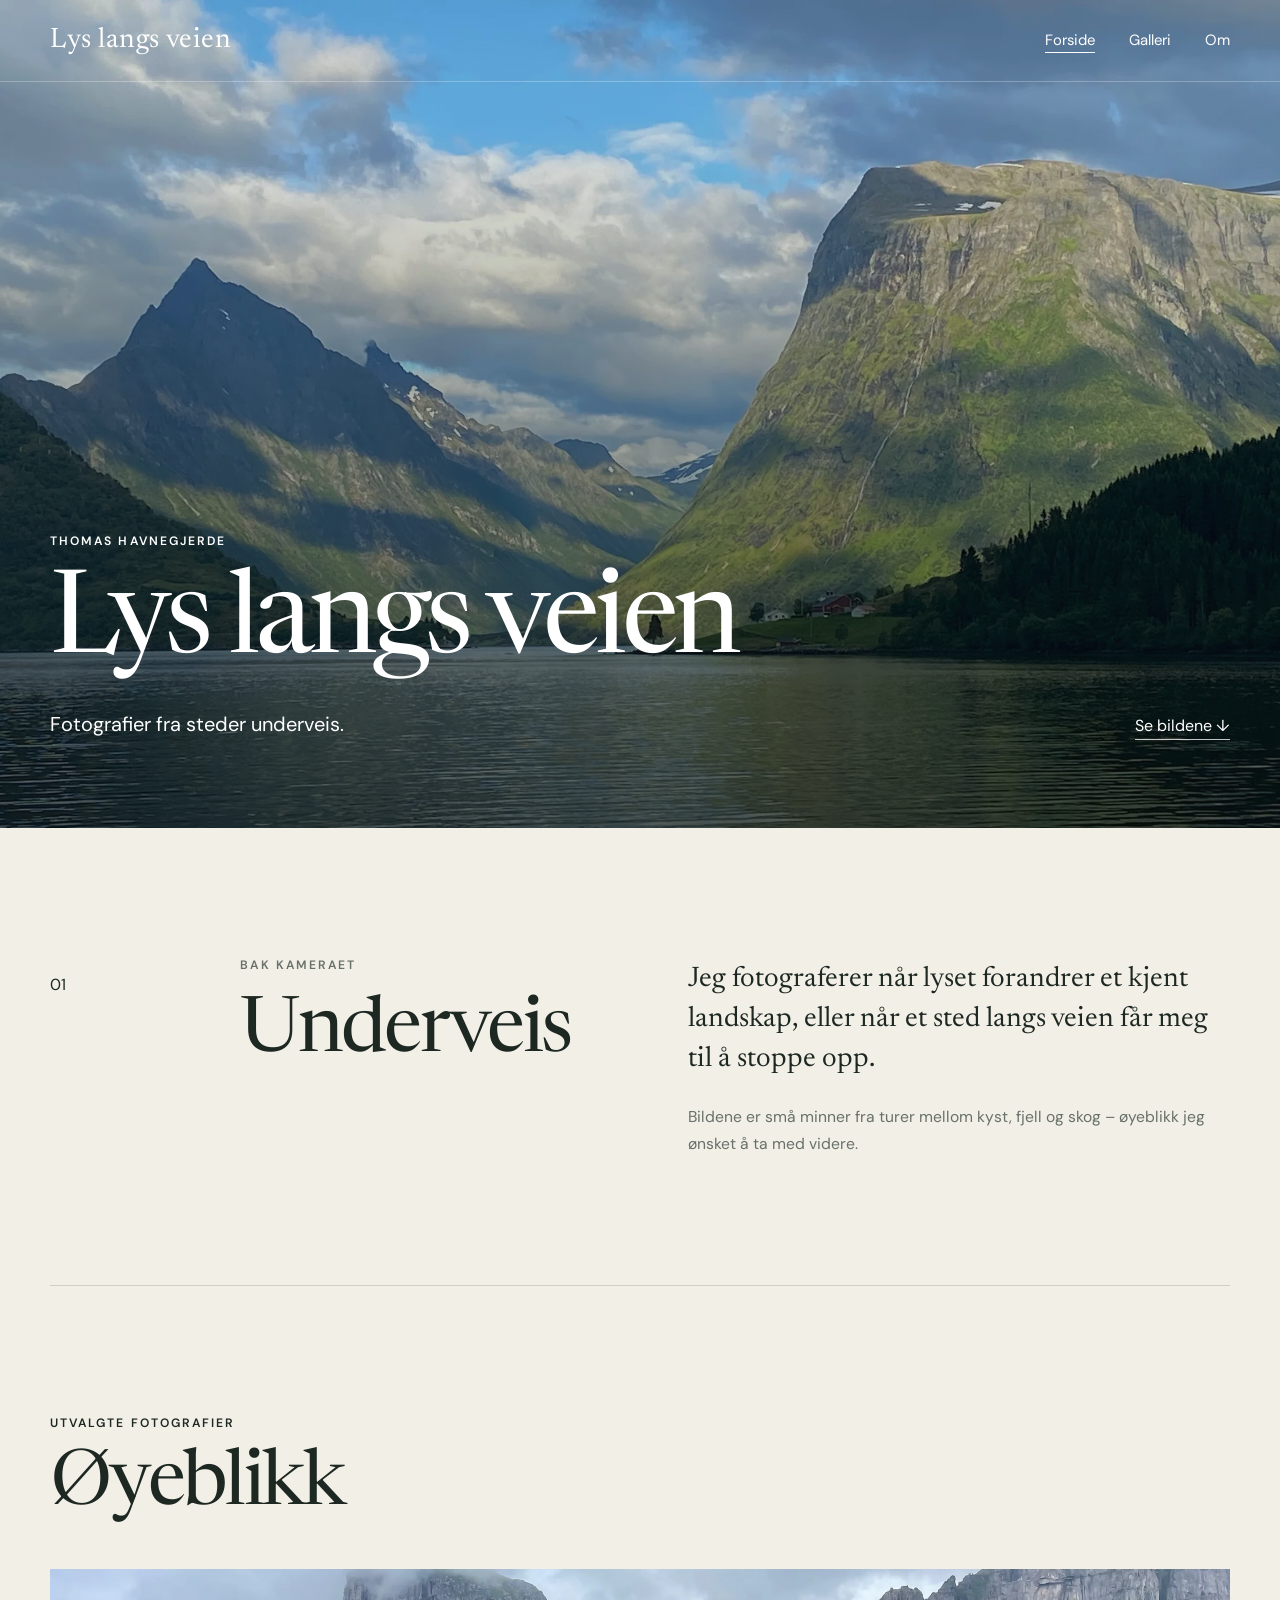
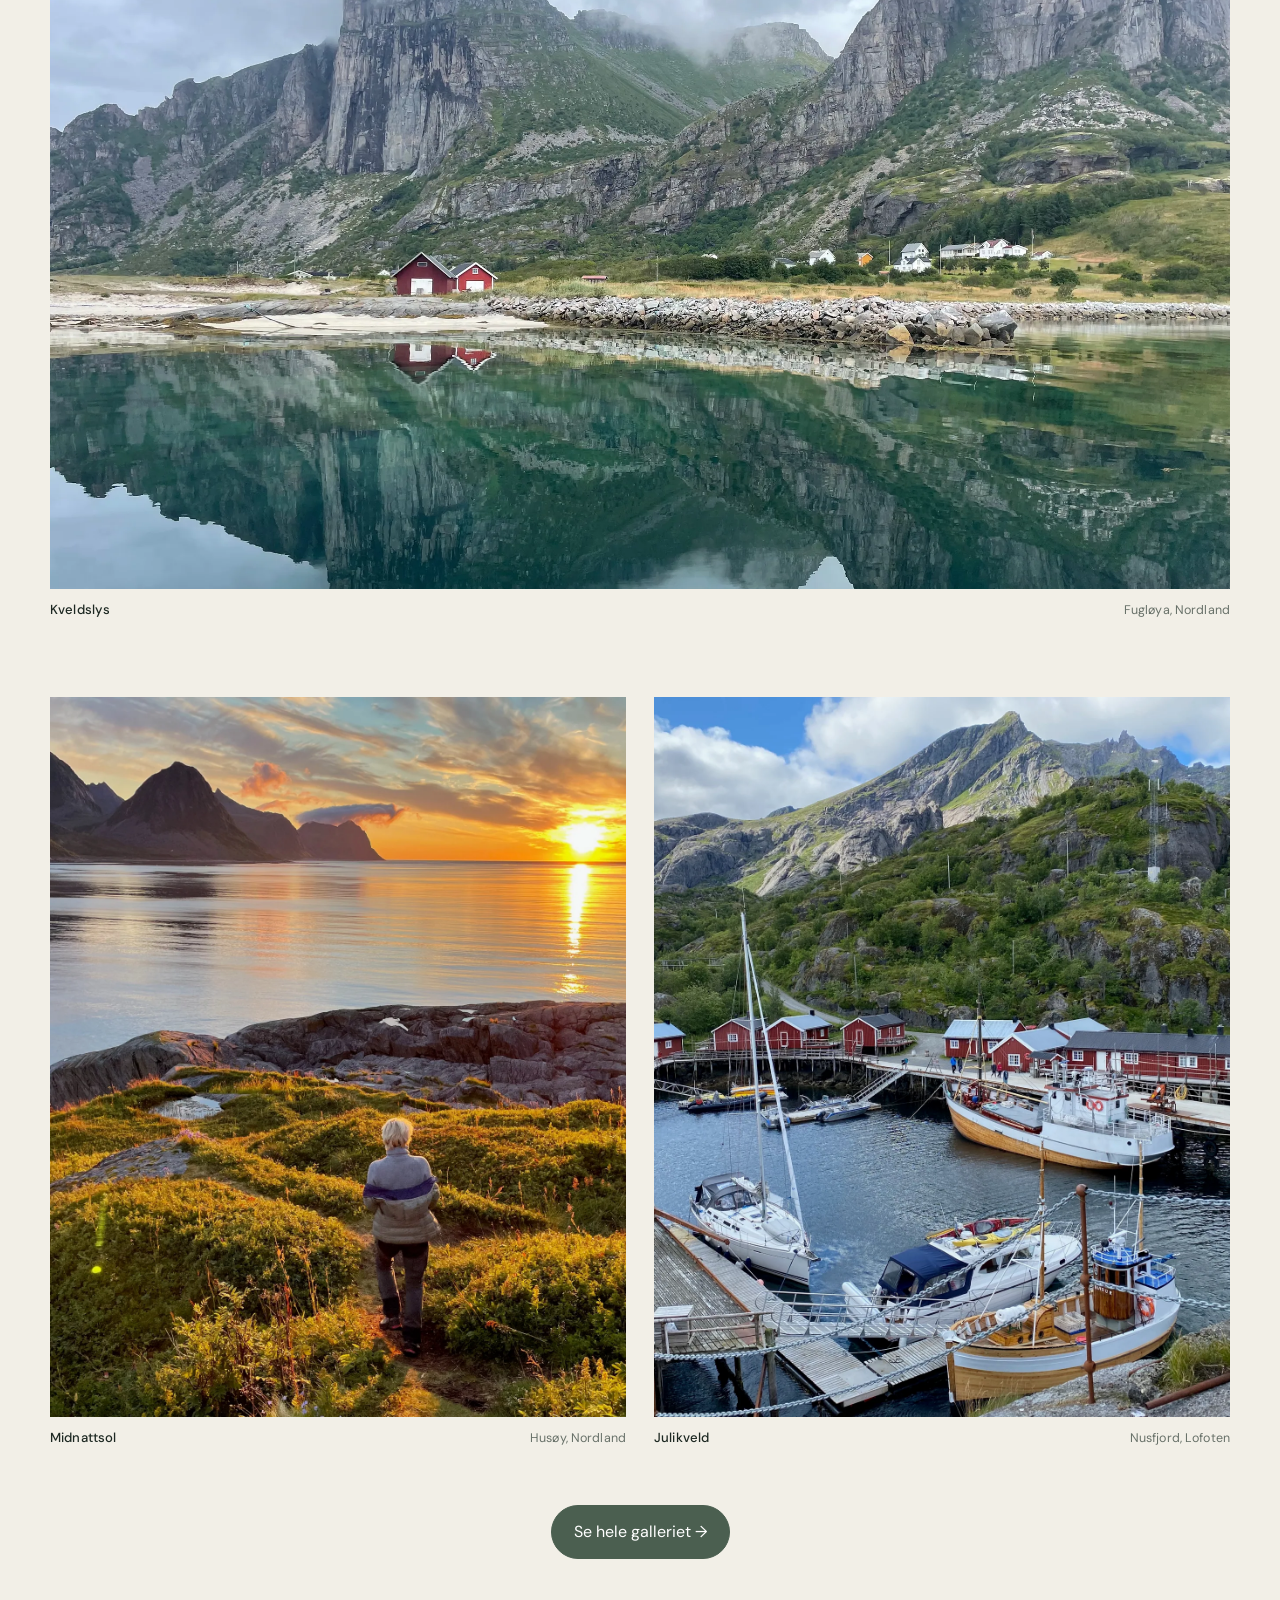
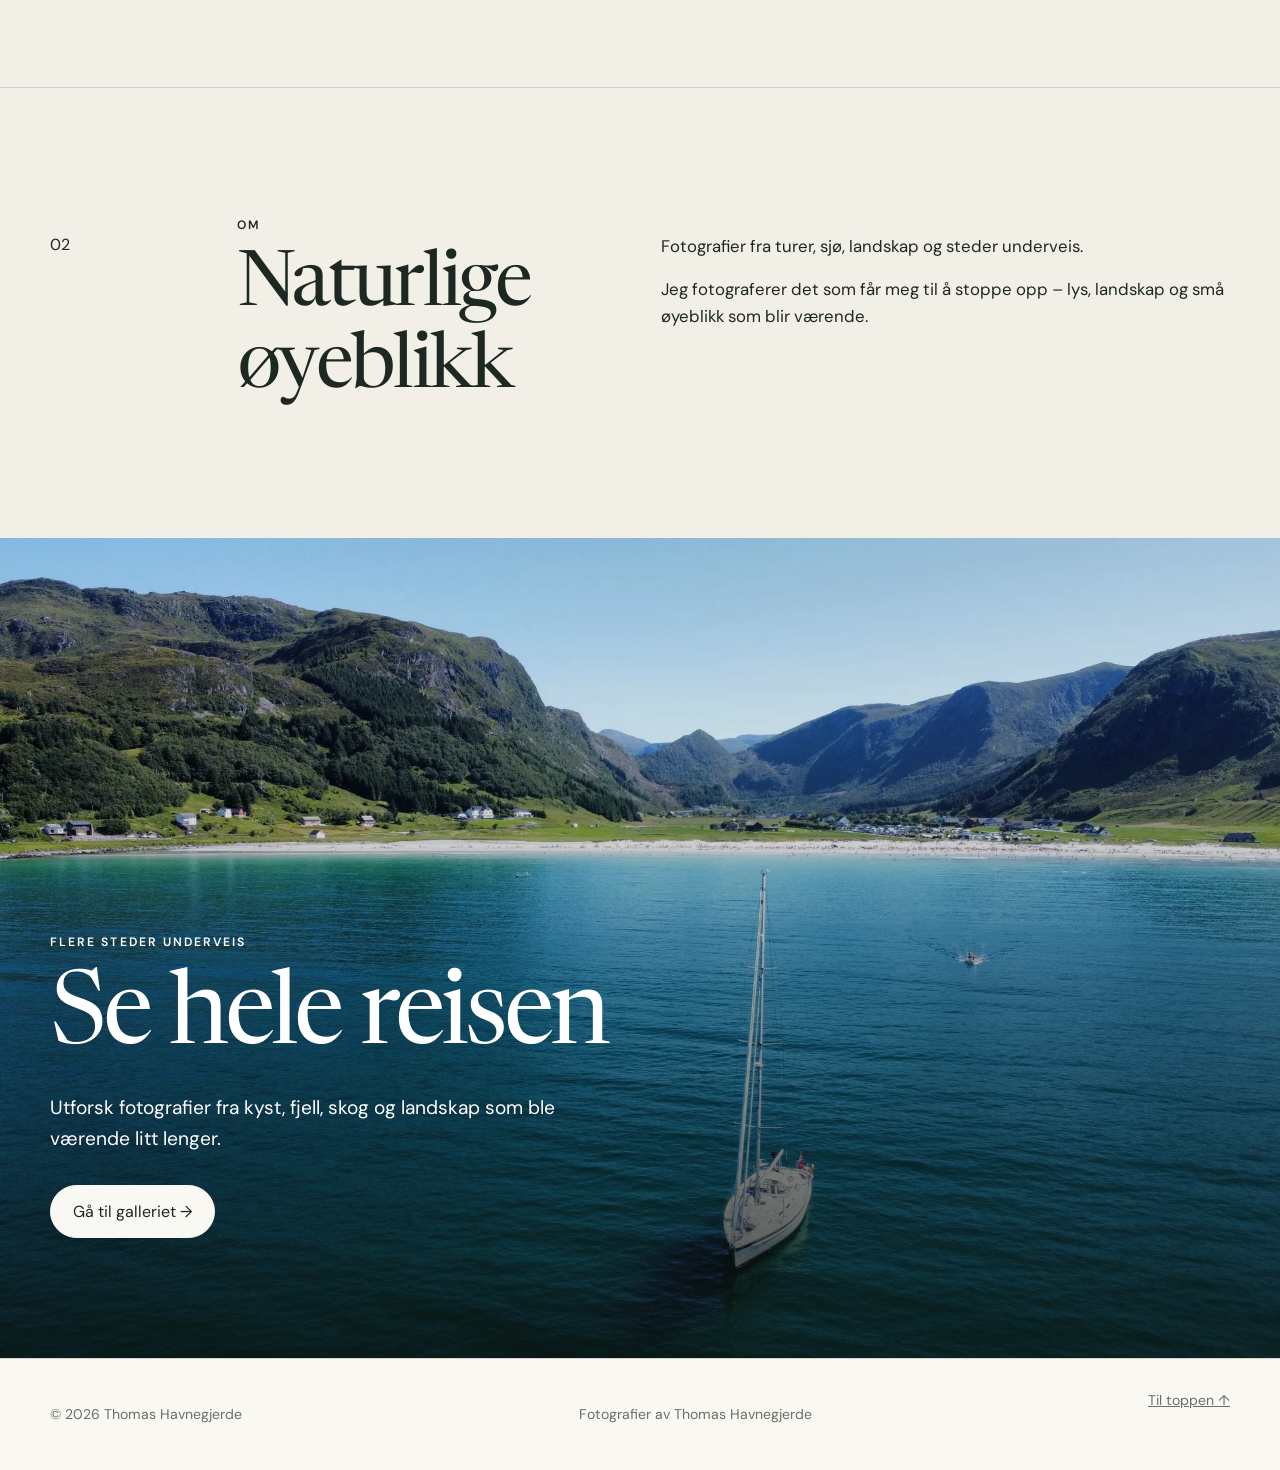
==== commit a1bc018a: "Forbedre forsiden med personlig og redaksjonelt uttrykk" ====
--- a/index.html
+++ b/index.html
@@ -52,11 +52,20 @@
       <section class="welcome page-width">
         <p class="section-number">01</p>
 
-        <div>
+        <div class="welcome-heading">
+          <p class="eyebrow dark">Bak kameraet</p>
           <h2>Underveis</h2>
+        </div>
+
+        <div class="welcome-copy">
+          <p>
+            Jeg fotograferer når lyset forandrer et kjent landskap, eller når
+            et sted langs veien får meg til å stoppe opp.
+          </p>
 
           <p>
-            Kyst, fjell, skog og øyeblikk som fikk meg til å stoppe opp.
+            Bildene er små minner fra turer mellom kyst, fjell og skog –
+            øyeblikk jeg ønsket å ta med videre.
           </p>
         </div>
       </section>
@@ -101,6 +110,29 @@
               landskap og små øyeblikk som blir værende.
             </p>
           </div>
+        </div>
+      </section>
+
+      <section class="closing-section" aria-labelledby="closing-title">
+        <img
+          src="optimized/Bilde-09.webp"
+          alt="Refviksanden i kveldslys"
+          loading="lazy"
+          decoding="async"
+        />
+
+        <div class="closing-shade"></div>
+
+        <div class="page-width closing-content">
+          <p class="eyebrow">Flere steder underveis</p>
+          <h2 id="closing-title">Se hele reisen</h2>
+          <p>
+            Utforsk fotografier fra kyst, fjell, skog og landskap som ble
+            værende litt lenger.
+          </p>
+          <a class="button-link button-link--light" href="/galleri.html">
+            Gå til galleriet <span aria-hidden="true">→</span>
+          </a>
         </div>
       </section>
     </main>
--- a/style.css
+++ b/style.css
@@ -139,8 +139,9 @@
 
 .welcome {
   display: grid;
-  grid-template-columns: 0.7fr 1.3fr;
-  gap: 60px;
+  grid-template-columns: 0.28fr 0.85fr 1.2fr;
+  gap: clamp(28px, 5vw, 72px);
+  align-items: start;
   border-bottom: 1px solid var(--line);
 }
 
@@ -150,8 +151,22 @@
   letter-spacing: -0.035em;
 }
 
-.welcome > div { max-width: 640px; font-size: 1.08rem; }
-.welcome > div p:first-of-type { margin-top: 0; }
+.welcome-heading .eyebrow { margin-bottom: 18px; color: var(--muted); }
+.welcome-copy {
+  max-width: 620px;
+  padding-top: 4px;
+  font-family: "Newsreader", Georgia, serif;
+  font-size: clamp(1.35rem, 2.2vw, 1.85rem);
+  line-height: 1.42;
+}
+.welcome-copy p { margin: 0; }
+.welcome-copy p + p {
+  margin-top: 24px;
+  color: var(--muted);
+  font-family: "DM Sans", Arial, sans-serif;
+  font-size: 0.98rem;
+  line-height: 1.7;
+}
 
 .section-heading {
   display: flex;
@@ -229,6 +244,25 @@
 
 .button-link:hover { color: var(--ink); background: transparent; }
 
+/* The home-page selection reads like an editorial spread: one establishing
+   image followed by a quieter pair. */
+.gallery[data-featured-only="true"] {
+  grid-template-columns: repeat(2, minmax(0, 1fr));
+  gap: clamp(42px, 6vw, 78px) 28px;
+}
+
+.gallery[data-featured-only="true"] .gallery-item:first-child {
+  grid-column: 1 / -1;
+}
+
+.gallery[data-featured-only="true"] .gallery-item:first-child .gallery-image-button {
+  aspect-ratio: 16 / 8.4;
+}
+
+.gallery[data-featured-only="true"] .gallery-item:not(:first-child) .gallery-image-button {
+  aspect-ratio: 4 / 5;
+}
+
 .about { border-top: 1px solid var(--line); }
 
 .about-grid {
@@ -238,6 +272,59 @@
 }
 
 .about-copy { max-width: 650px; font-size: 1.05rem; }
+
+.closing-section {
+  position: relative;
+  min-height: clamp(560px, 72vw, 820px);
+  display: grid;
+  align-items: end;
+  overflow: hidden;
+  color: white;
+  background: #38433d;
+}
+
+.closing-section > img,
+.closing-shade {
+  position: absolute;
+  inset: 0;
+  width: 100%;
+  height: 100%;
+}
+
+.closing-section > img { object-fit: cover; }
+.closing-shade {
+  background: linear-gradient(180deg, rgba(10, 16, 12, 0.08) 25%, rgba(10, 16, 12, 0.78) 100%);
+}
+
+.closing-content {
+  position: relative;
+  z-index: 1;
+  padding-block: clamp(70px, 10vw, 120px);
+}
+
+.closing-content h2 {
+  max-width: 760px;
+  margin: 0;
+  font-size: clamp(3rem, 8vw, 7rem);
+  letter-spacing: -0.04em;
+}
+
+.closing-content > p:not(.eyebrow) {
+  max-width: 540px;
+  margin: 20px 0 30px;
+  font-size: clamp(1rem, 2vw, 1.2rem);
+}
+
+.button-link--light {
+  color: var(--ink);
+  background: var(--light);
+  border-color: var(--light);
+}
+
+.button-link--light:hover {
+  color: white;
+  background: transparent;
+}
 
 .gallery-intro { padding-bottom: 50px; }
 .gallery-intro > p:last-child { max-width: 650px; font-size: 1.08rem; }
@@ -327,8 +414,14 @@
   .hero-content { padding-bottom: 100px; }
   .hero-scroll { left: 14px; right: auto; bottom: 48px; }
   .welcome, .about-grid { grid-template-columns: 1fr; gap: 25px; }
+  .welcome-copy { padding-top: 0; }
   .section-heading { align-items: start; flex-direction: column; }
   .gallery { grid-template-columns: 1fr; gap: 42px; }
+  .gallery[data-featured-only="true"] { grid-template-columns: 1fr; }
+  .gallery[data-featured-only="true"] .gallery-item,
+  .gallery[data-featured-only="true"] .gallery-item:first-child { grid-column: auto; }
+  .gallery[data-featured-only="true"] .gallery-item:first-child .gallery-image-button,
+  .gallery[data-featured-only="true"] .gallery-item:not(:first-child) .gallery-image-button { aspect-ratio: 4 / 3; }
   .photo-card--wide { grid-column: auto; }
   .photo-card--wide .photo-button img { aspect-ratio: 4 / 3; }
   .lightbox { grid-template-columns: 42px 1fr 42px; }
--- a/gallery-layout.css
+++ b/gallery-layout.css
@@ -36,6 +36,17 @@
 
 .gallery--all .gallery-item:nth-child(5n + 3) .gallery-image-button {
   aspect-ratio: 16 / 8.1;
+}
+
+/* True panoramas span the gallery and keep their cinematic proportions. */
+.gallery--all .gallery-item.panorama {
+  grid-column: 1 / -1;
+  margin-top: 10px;
+  margin-bottom: 12px;
+}
+
+.gallery--all .gallery-item.panorama .gallery-image-button {
+  aspect-ratio: 3.2 / 1;
 }
 
 .gallery-image-button img {
@@ -108,15 +119,6 @@
   border-color: var(--moss);
 }
 
-/* Featured images on the home page stay cinematic and full-width. */
-.gallery[data-featured-only="true"] .gallery-item {
-  grid-column: 1 / -1;
-}
-
-.gallery[data-featured-only="true"] .gallery-image-button {
-  aspect-ratio: 16 / 8.4;
-}
-
 .image-error .gallery-image-button {
   min-height: 320px;
   background: linear-gradient(135deg, #bec7be, #e6e3d9);
@@ -135,9 +137,18 @@
     grid-column: auto;
   }
 
-  .gallery--all .gallery-item:nth-child(5n + 3) .gallery-image-button,
-  .gallery[data-featured-only="true"] .gallery-image-button {
+  .gallery--all .gallery-item:nth-child(5n + 3) .gallery-image-button {
     aspect-ratio: 4 / 3;
+  }
+
+  .gallery--all .gallery-item.panorama {
+    grid-column: auto;
+    margin-top: 0;
+    margin-bottom: 0;
+  }
+
+  .gallery--all .gallery-item.panorama .gallery-image-button {
+    aspect-ratio: 3.2 / 1;
   }
 
   .gallery-item-text {
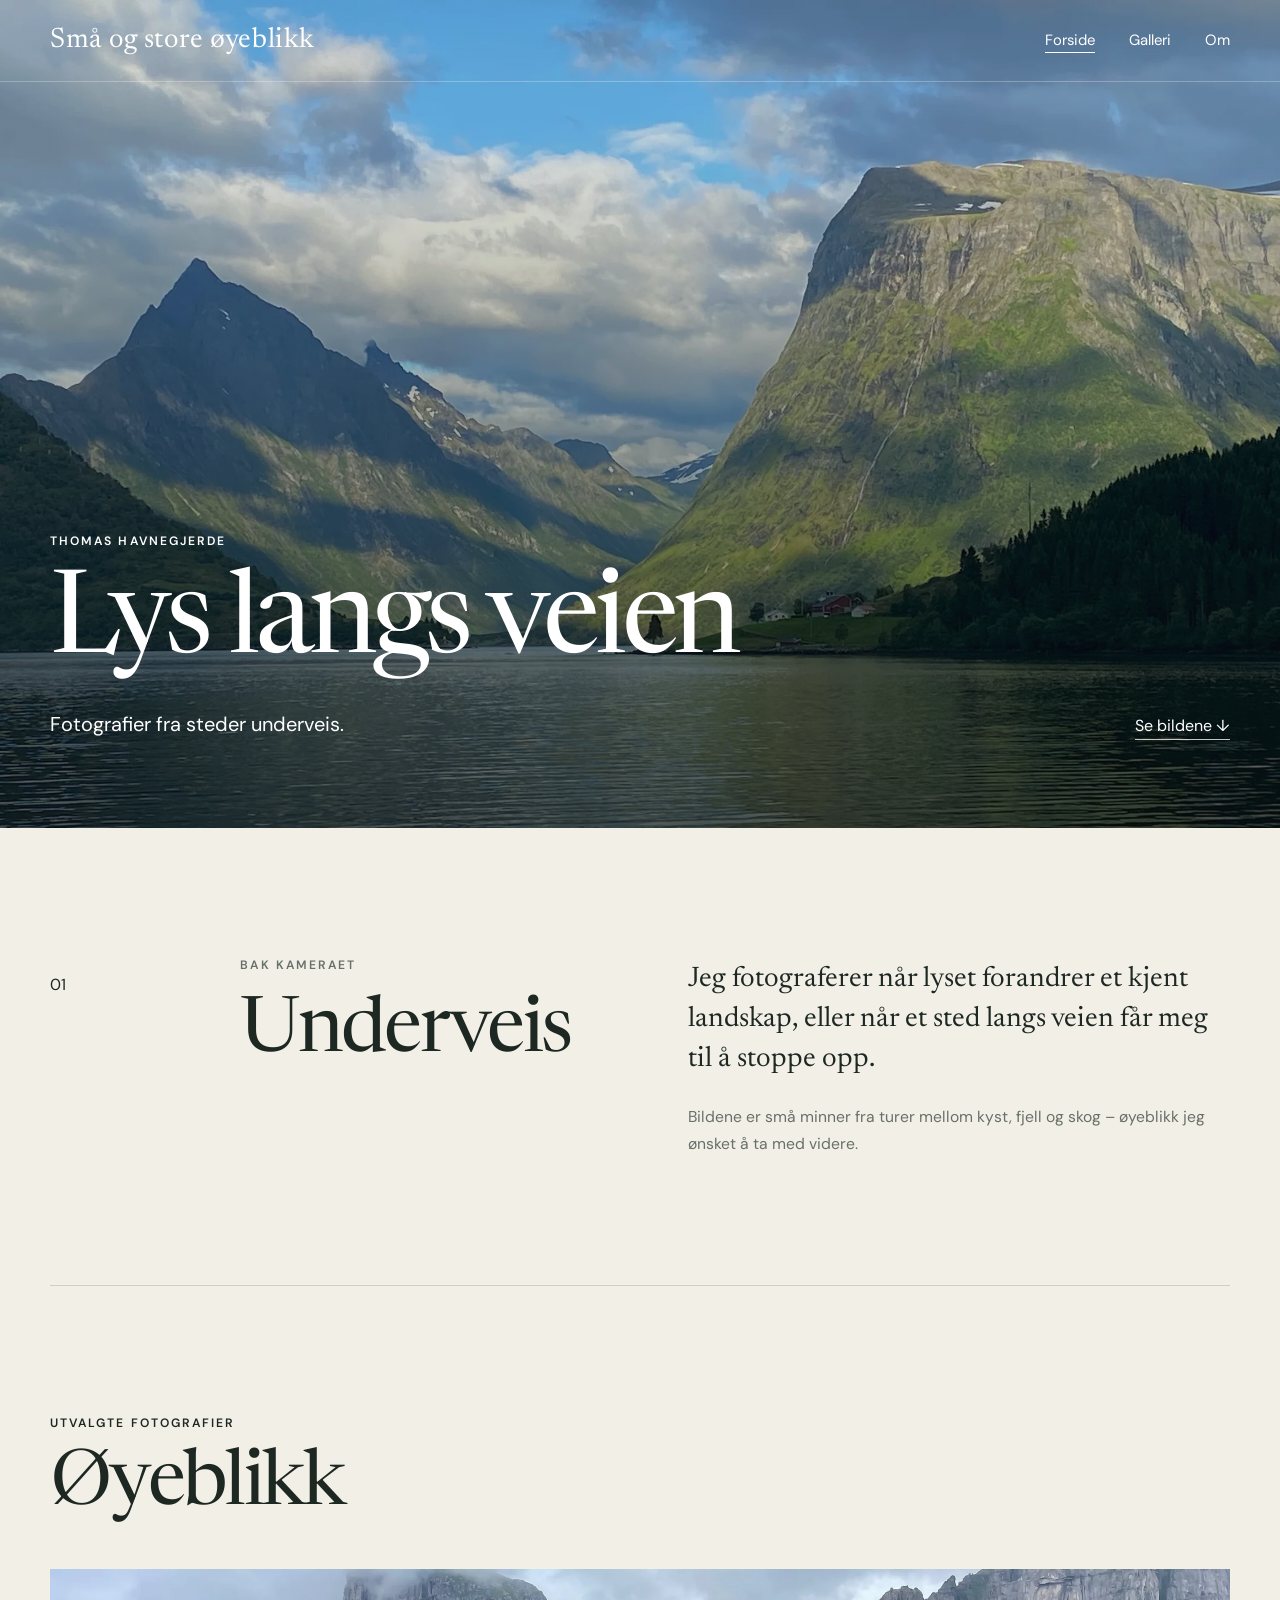
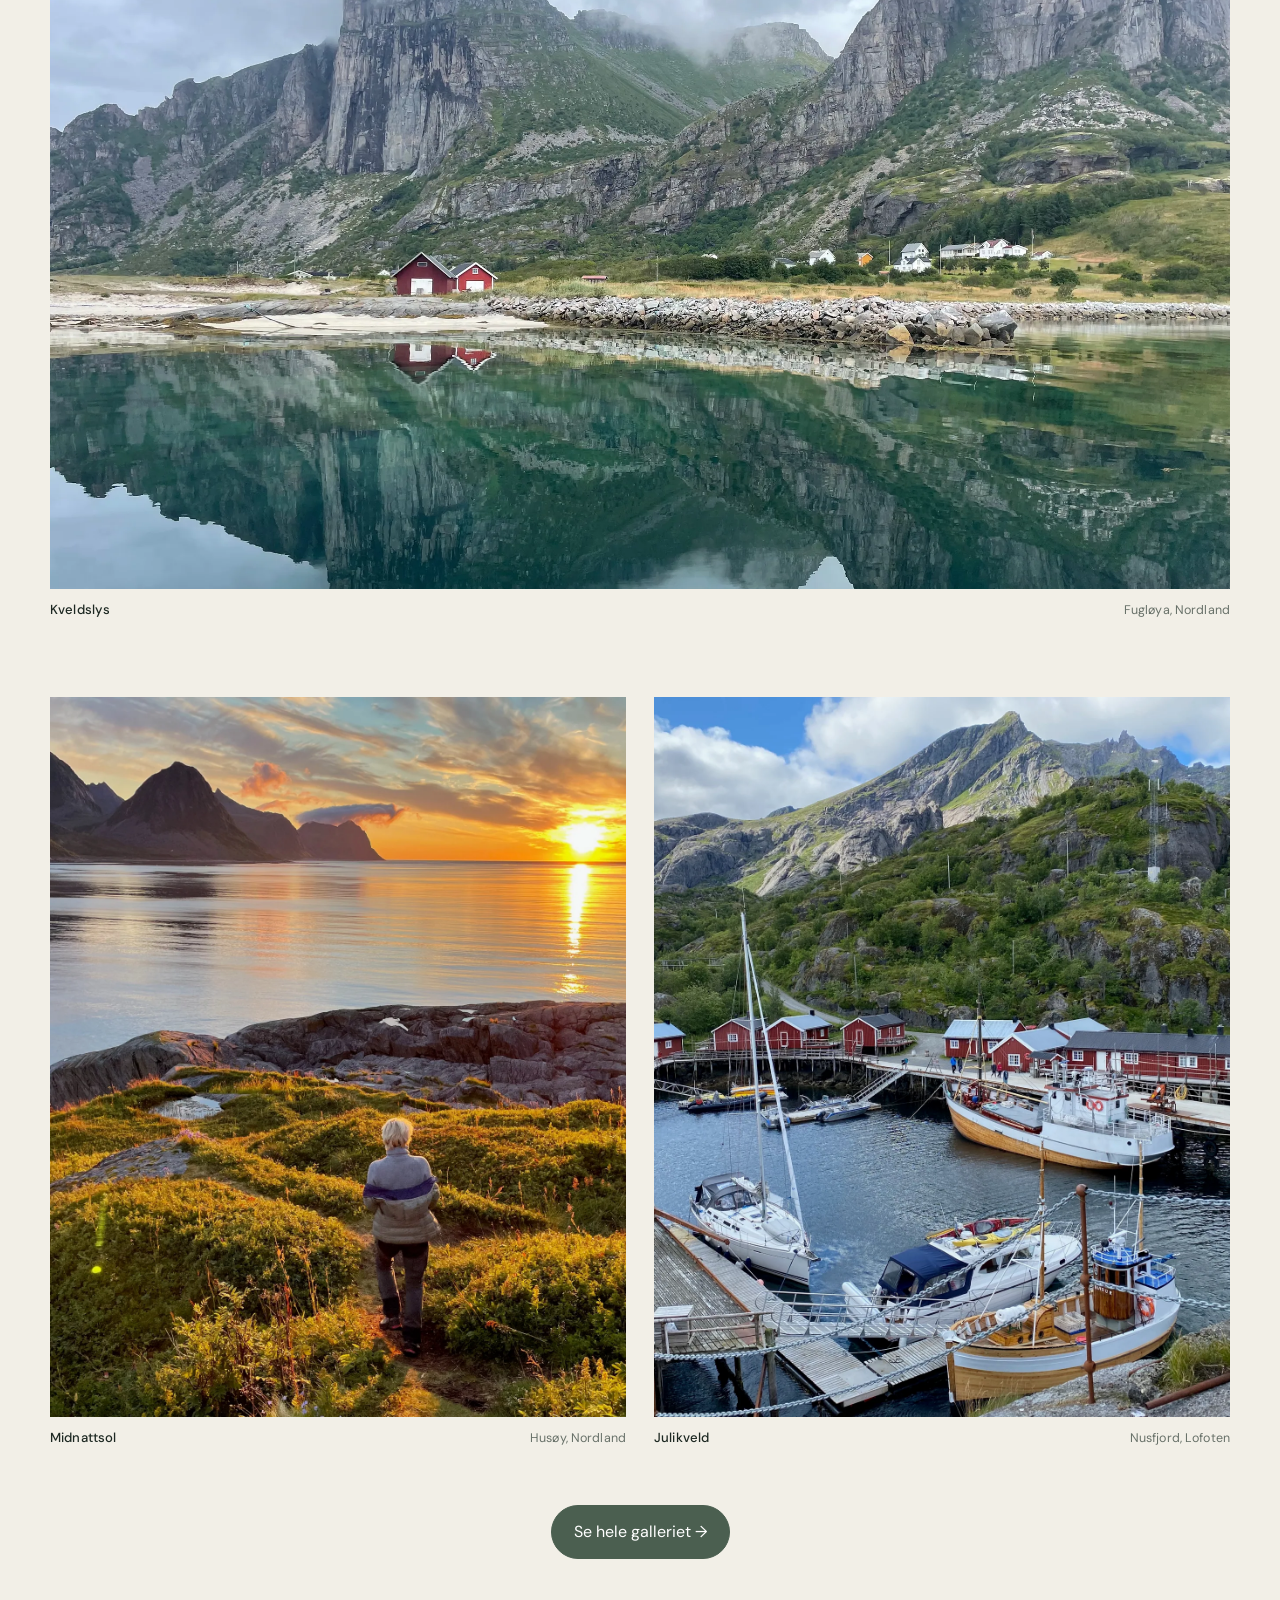
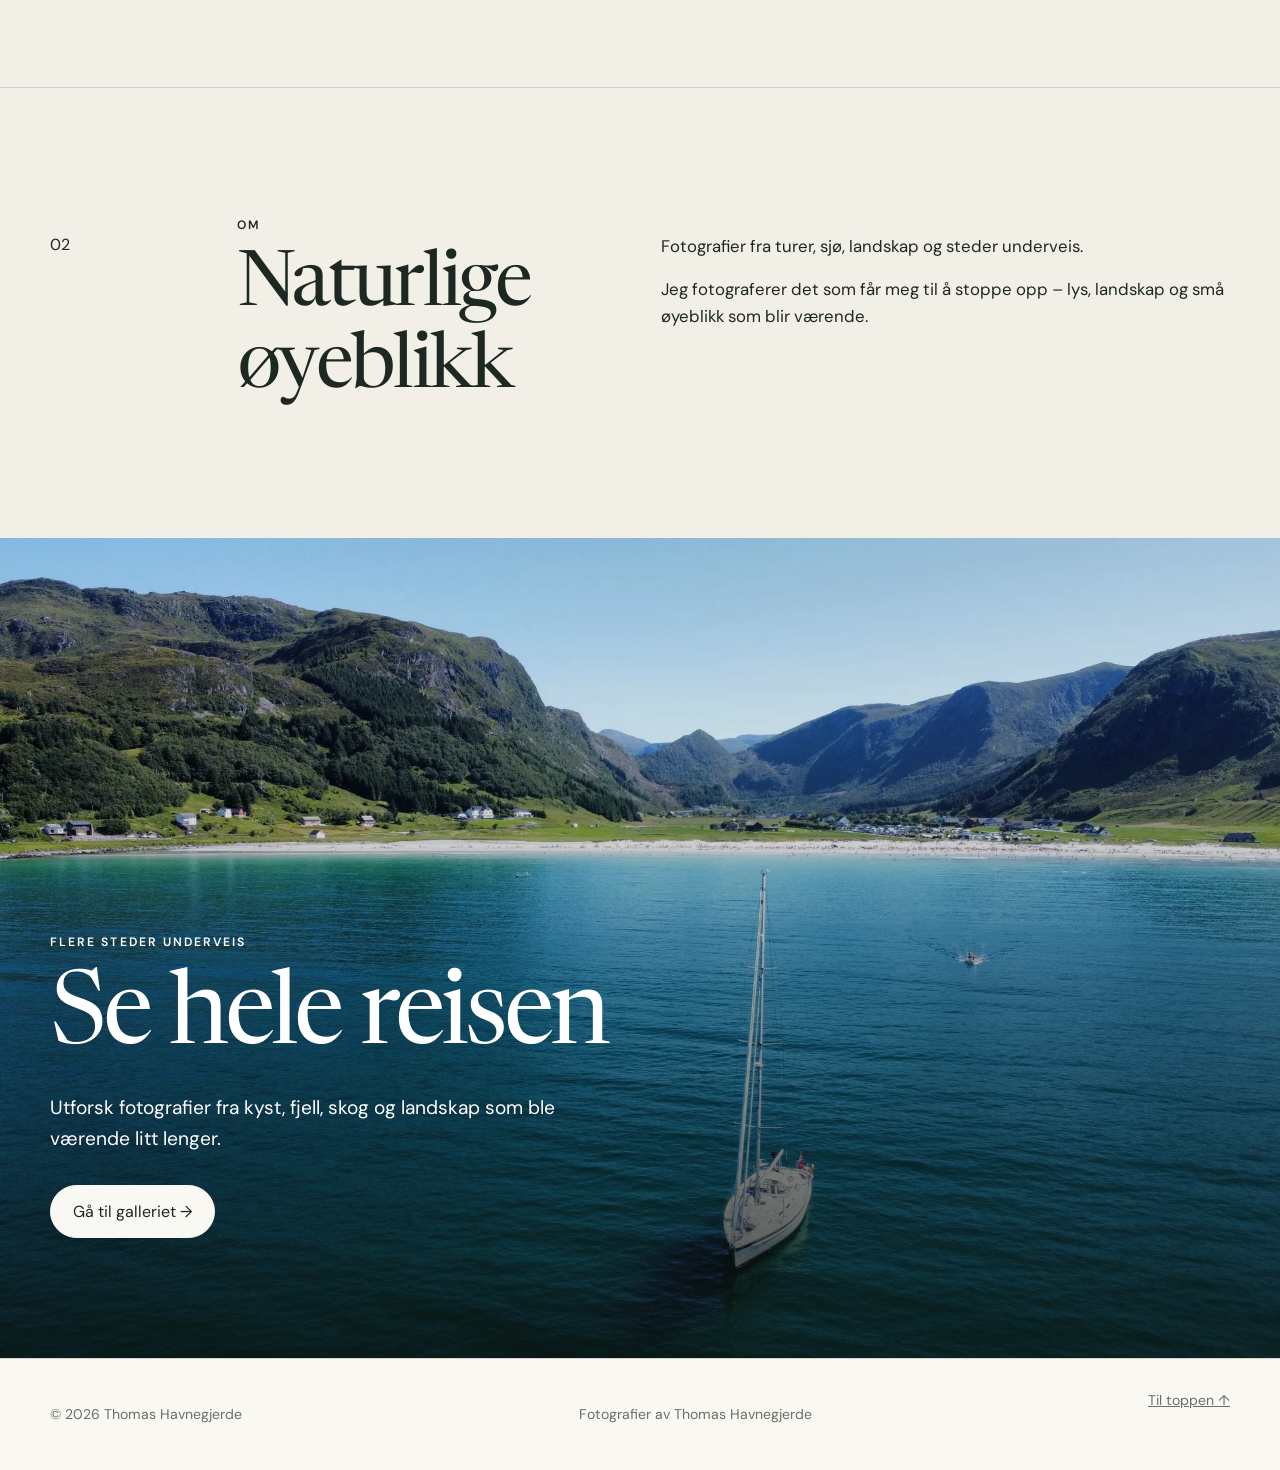
==== commit aa385fc2: "Update index.html" ====
--- a/index.html
+++ b/index.html
@@ -6,10 +6,10 @@
 
     <meta
       name="description"
-      content="Lys langs veien – fotografier fra steder underveis av Thomas Havnegjerde."
+      content="Små og store øyeblikk – fotografier fra steder underveis av Thomas Havnegjerde."
     />
 
-    <title>Lys langs veien | Thomas Havnegjerde</title>
+    <title>Små og store øyeblikk | Thomas Havnegjerde</title>
 
     <link rel="stylesheet" href="style.css" />
     <link rel="stylesheet" href="gallery-layout.css" />
@@ -19,7 +19,7 @@
     <header class="topbar">
       <a class="logo" href="index.html" aria-label="Gå til forsiden">
         <span class="logo-mark" aria-hidden="true"></span>
-        Lys langs veien
+        Små og store øyeblikk
       </a>
 
       <nav aria-label="Hovedmeny">
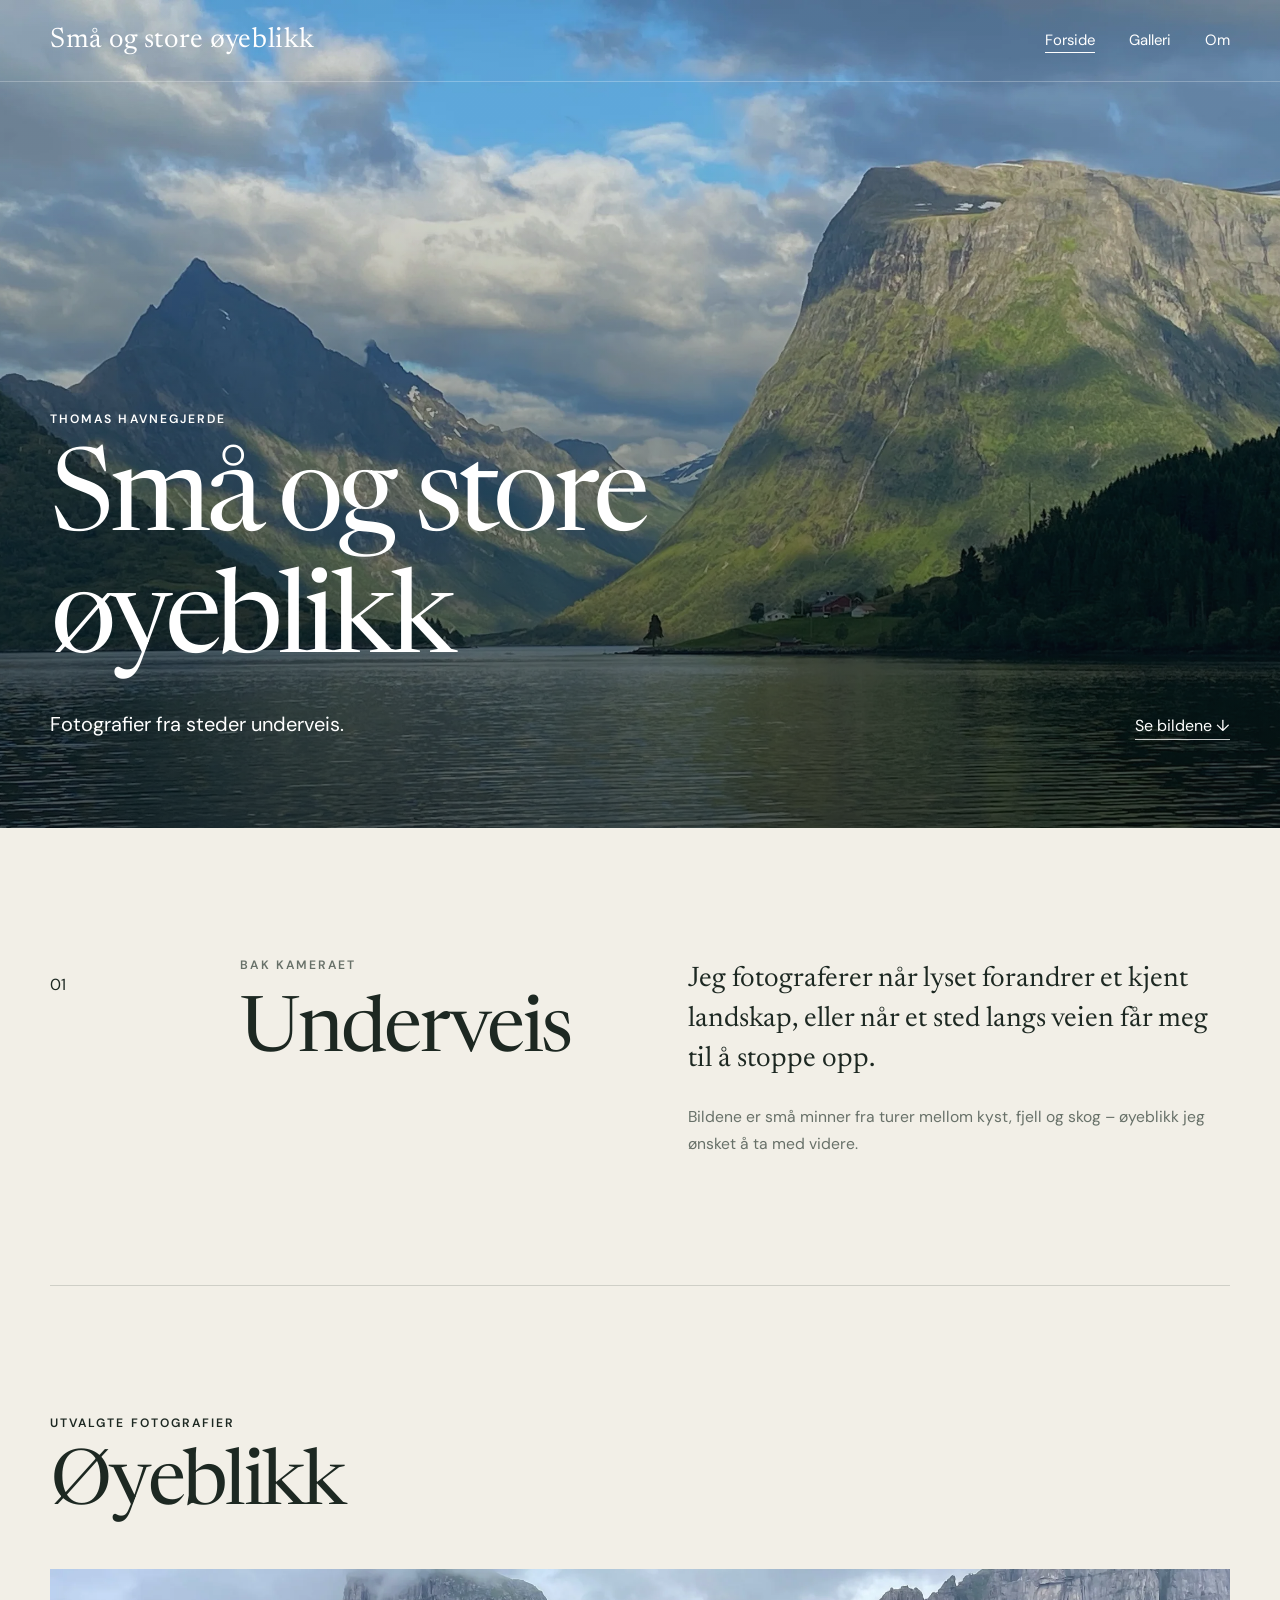
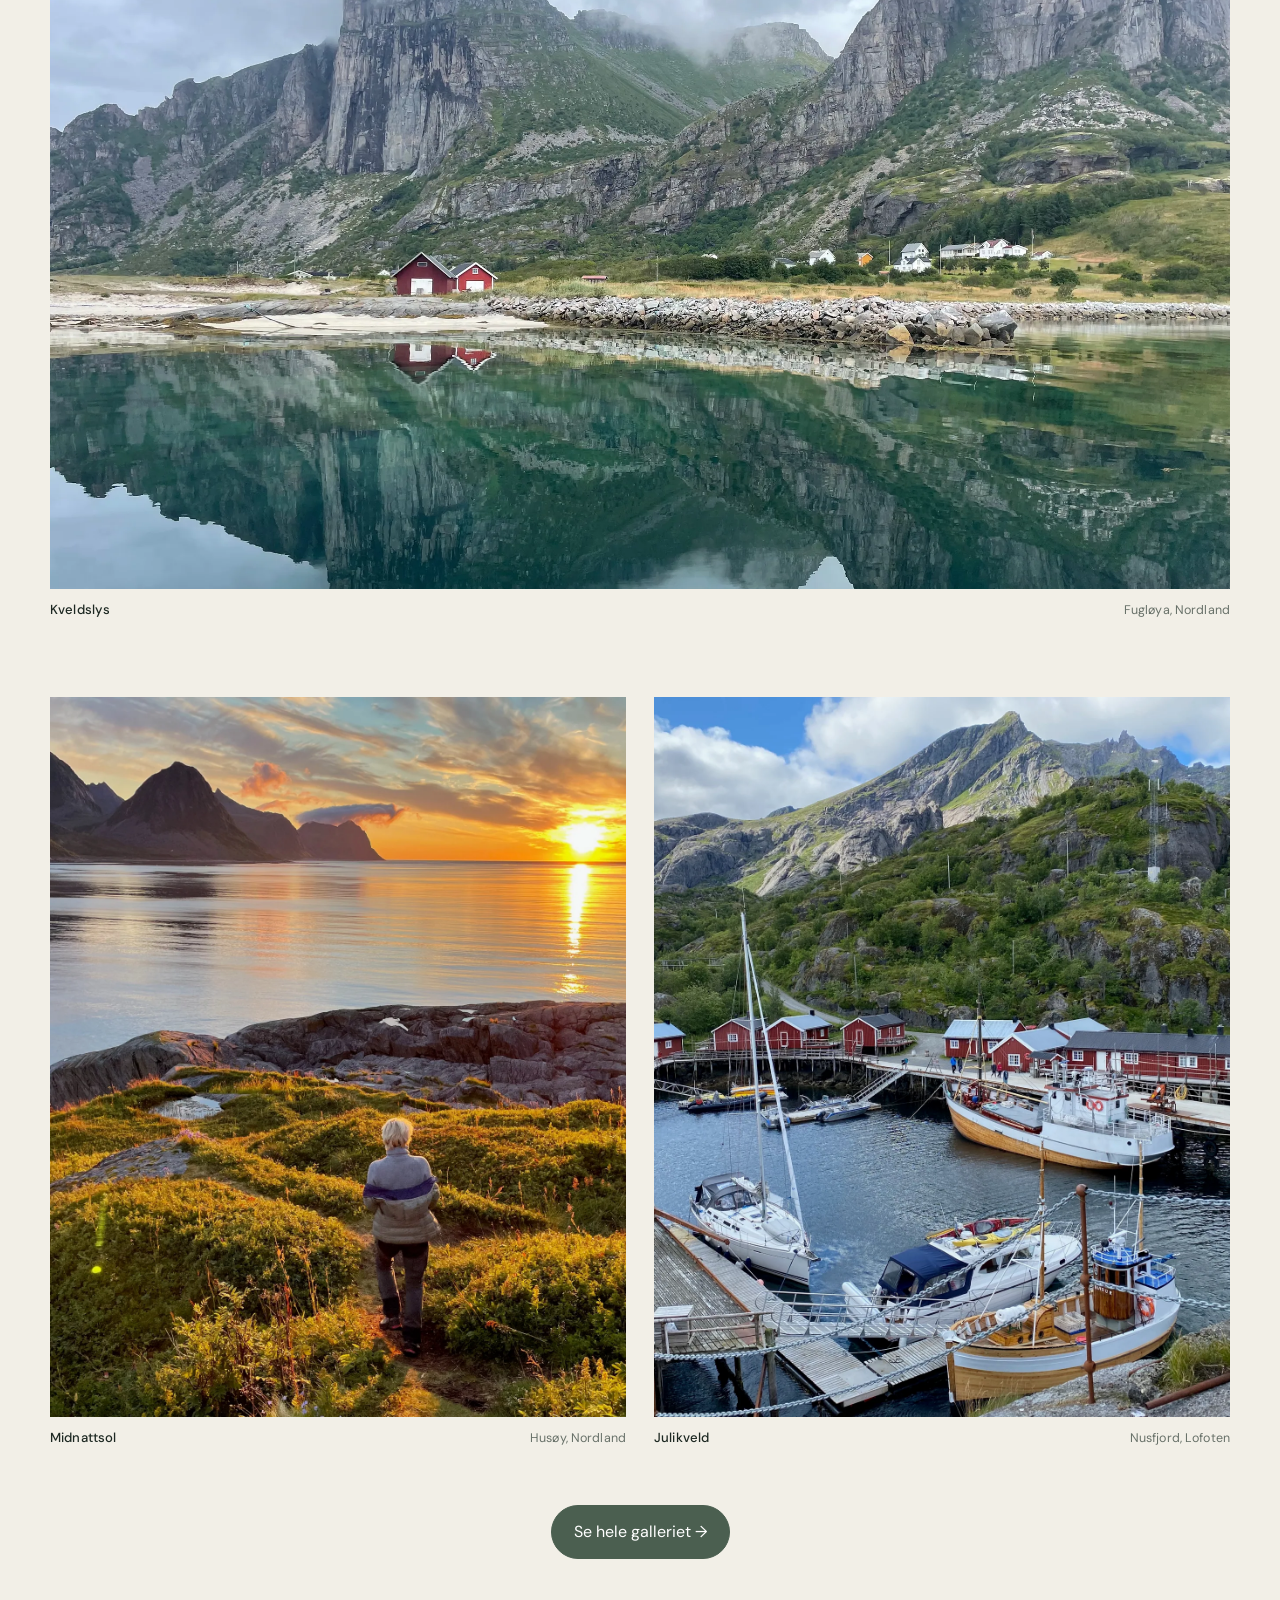
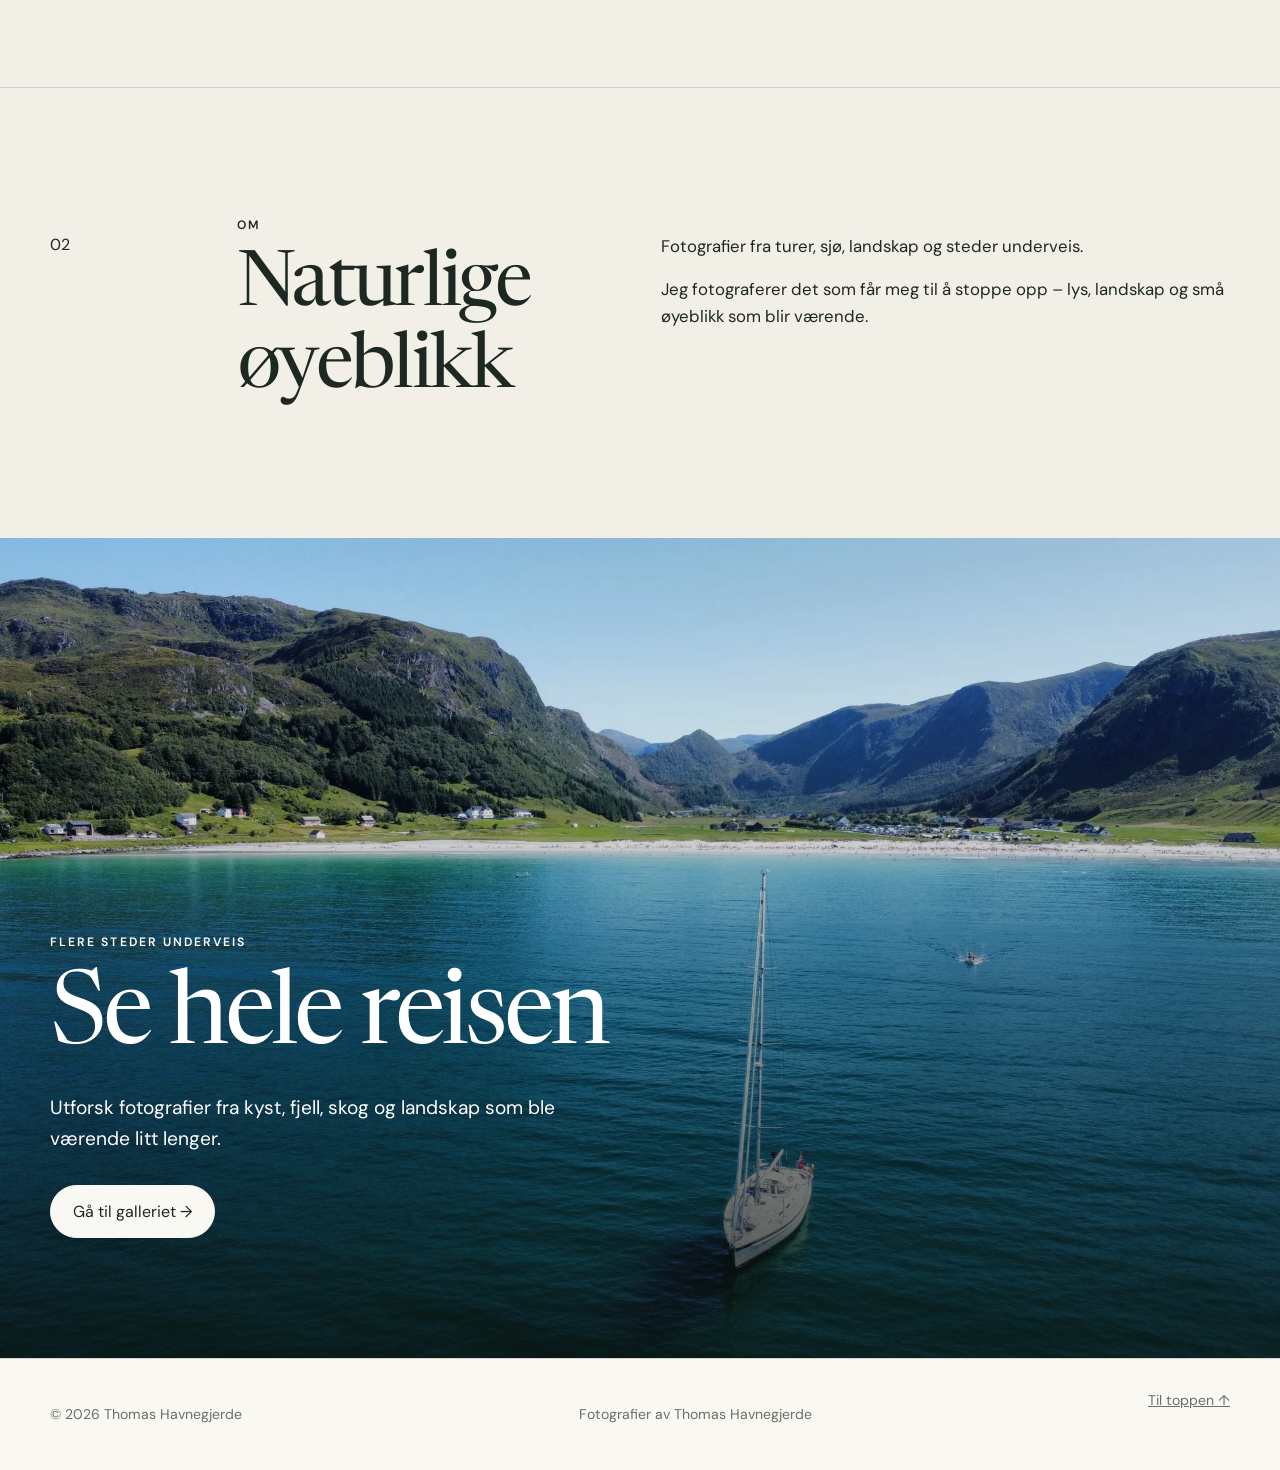
==== commit 4d8db5aa: "Add files via upload" ====
--- a/index.html
+++ b/index.html
@@ -40,7 +40,7 @@
 
         <div class="hero-content">
           <p class="eyebrow">Thomas Havnegjerde</p>
-          <h1>Lys langs veien</h1>
+          <h1>Små og store øyeblikk</h1>
           <p class="intro">Fotografier fra steder underveis.</p>
         </div>
 
